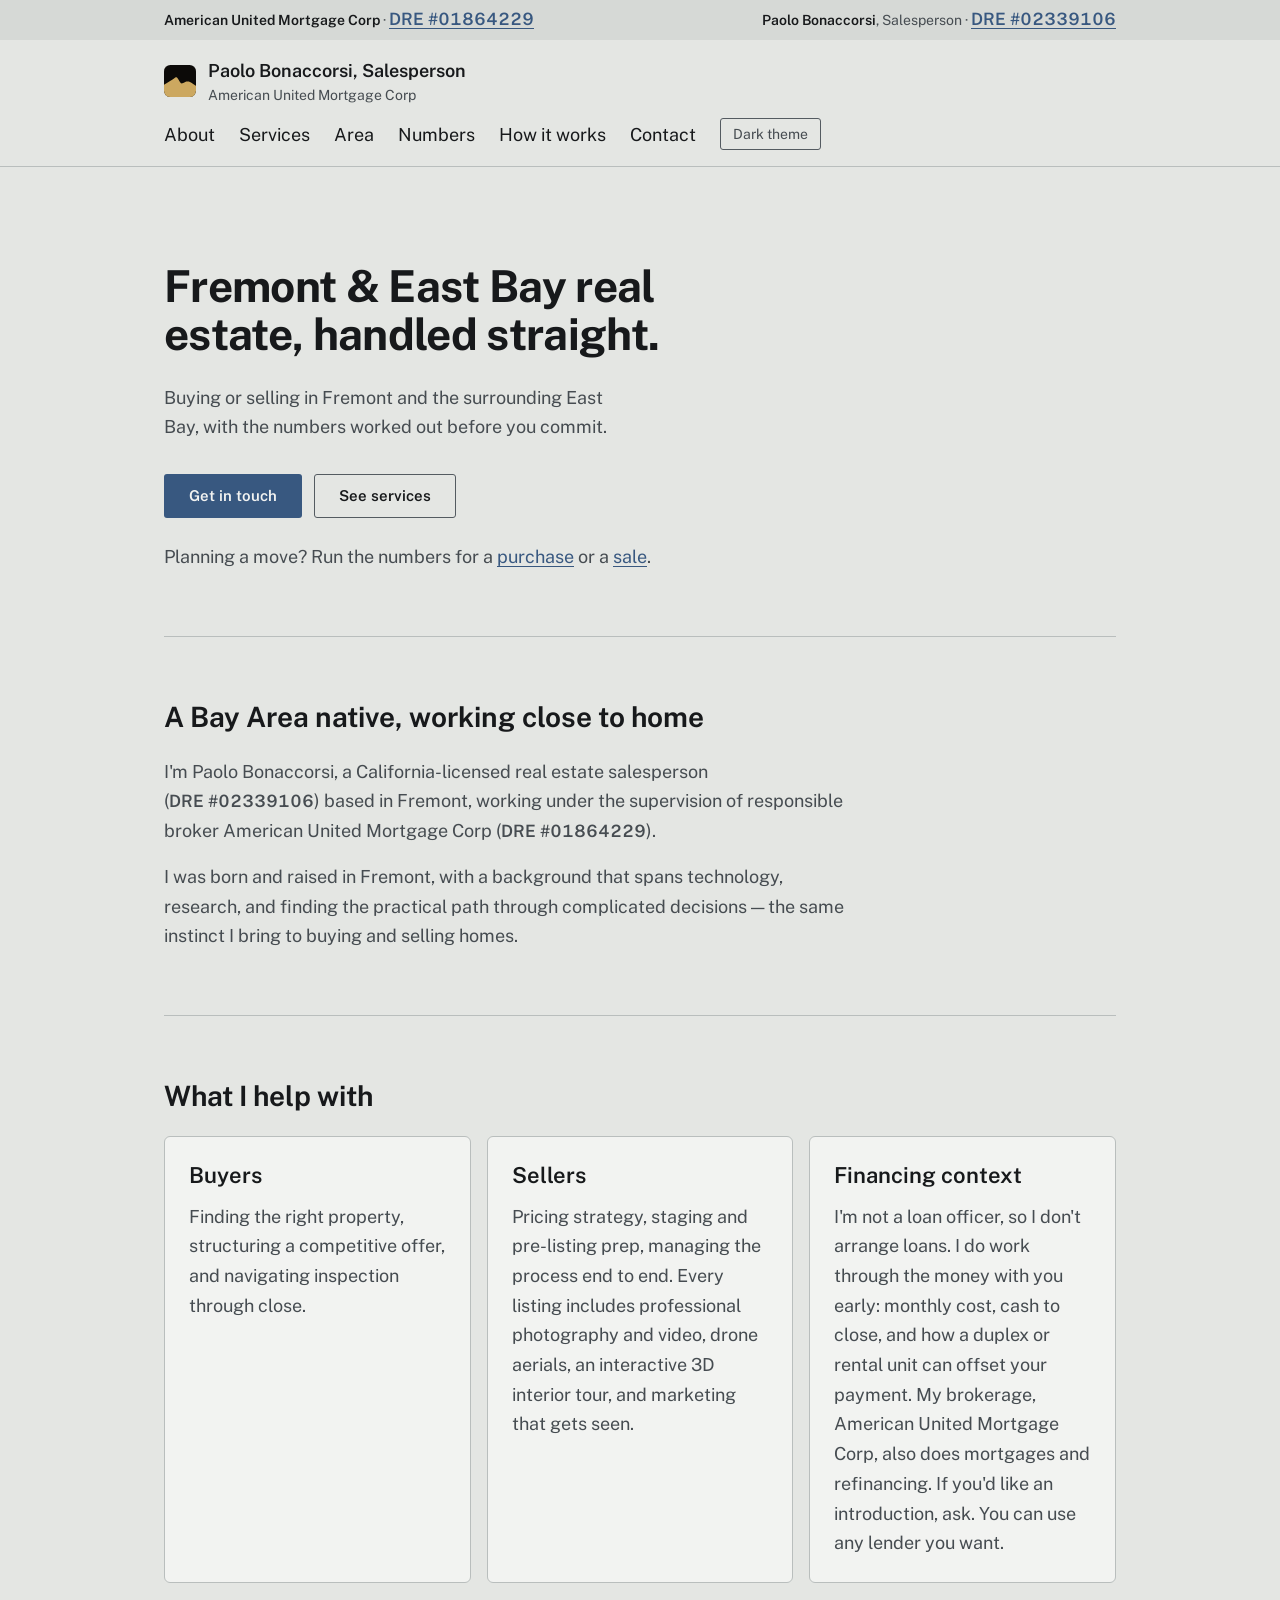
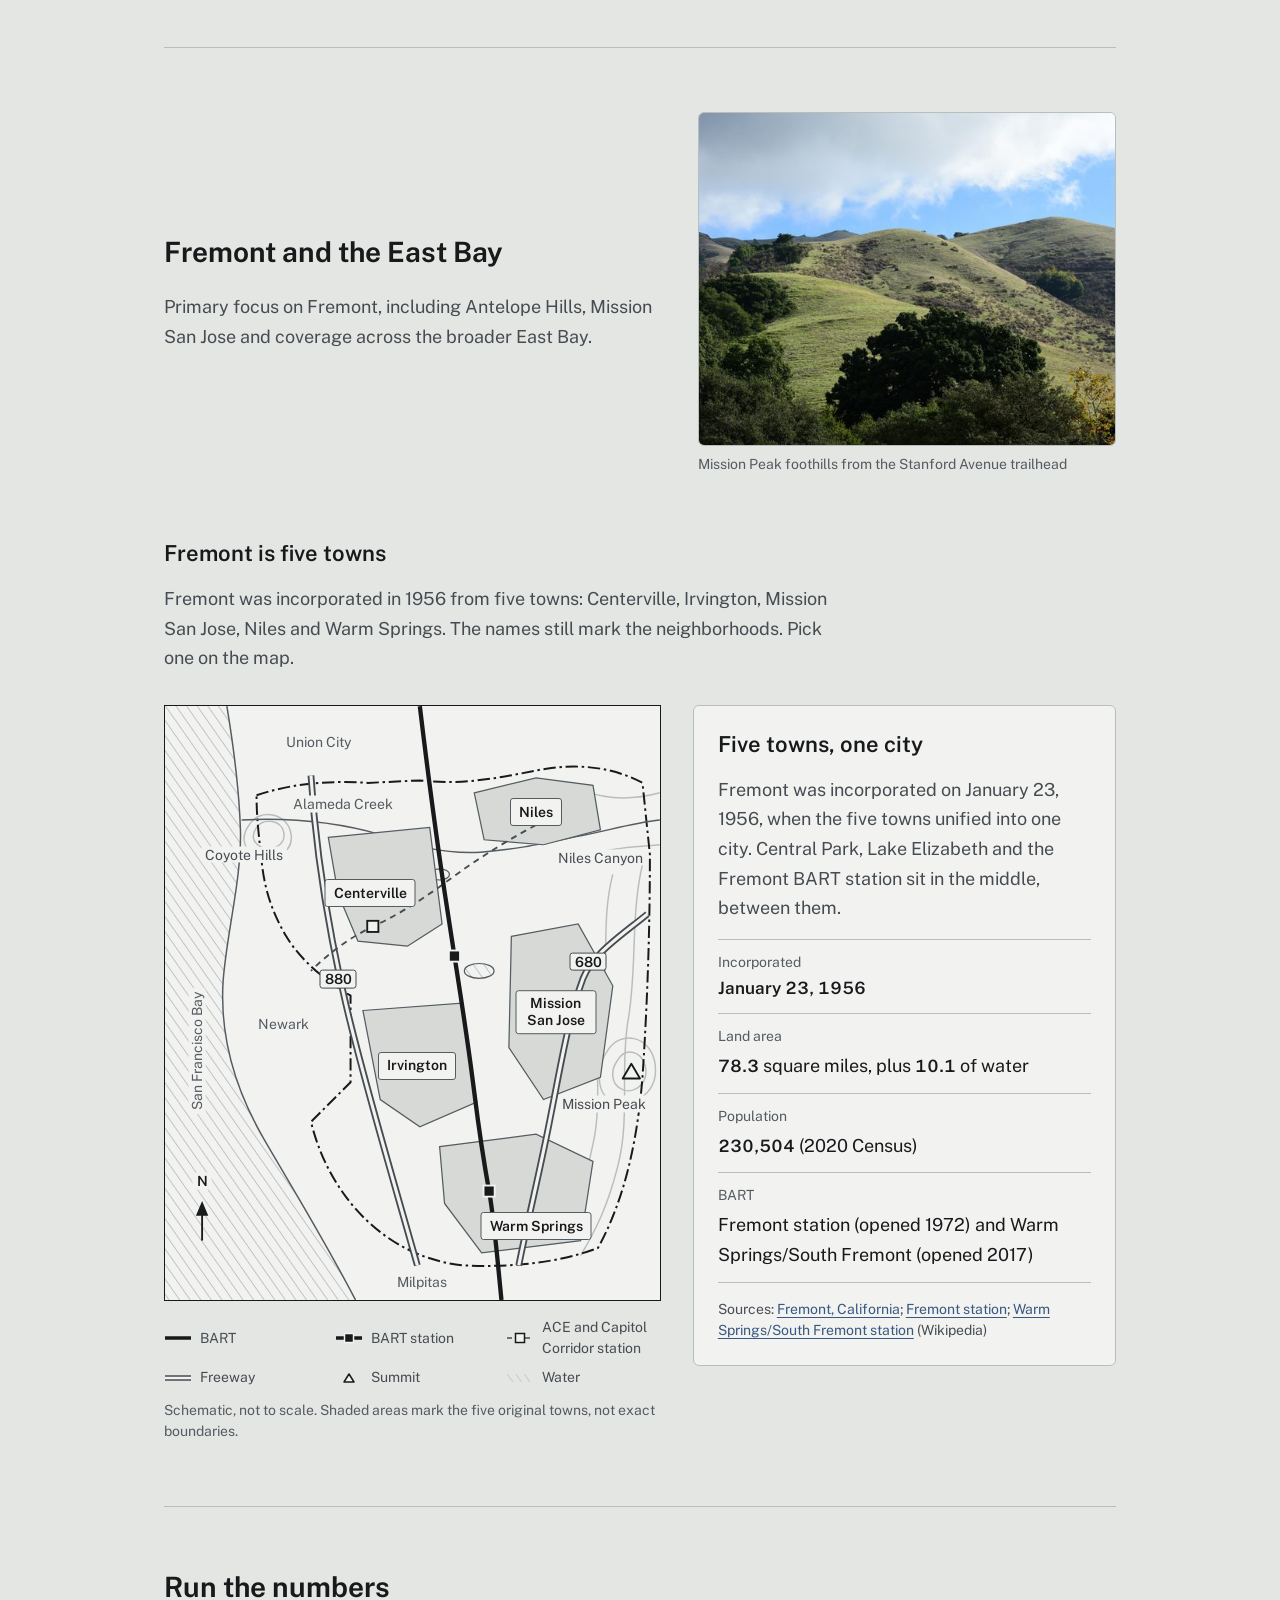
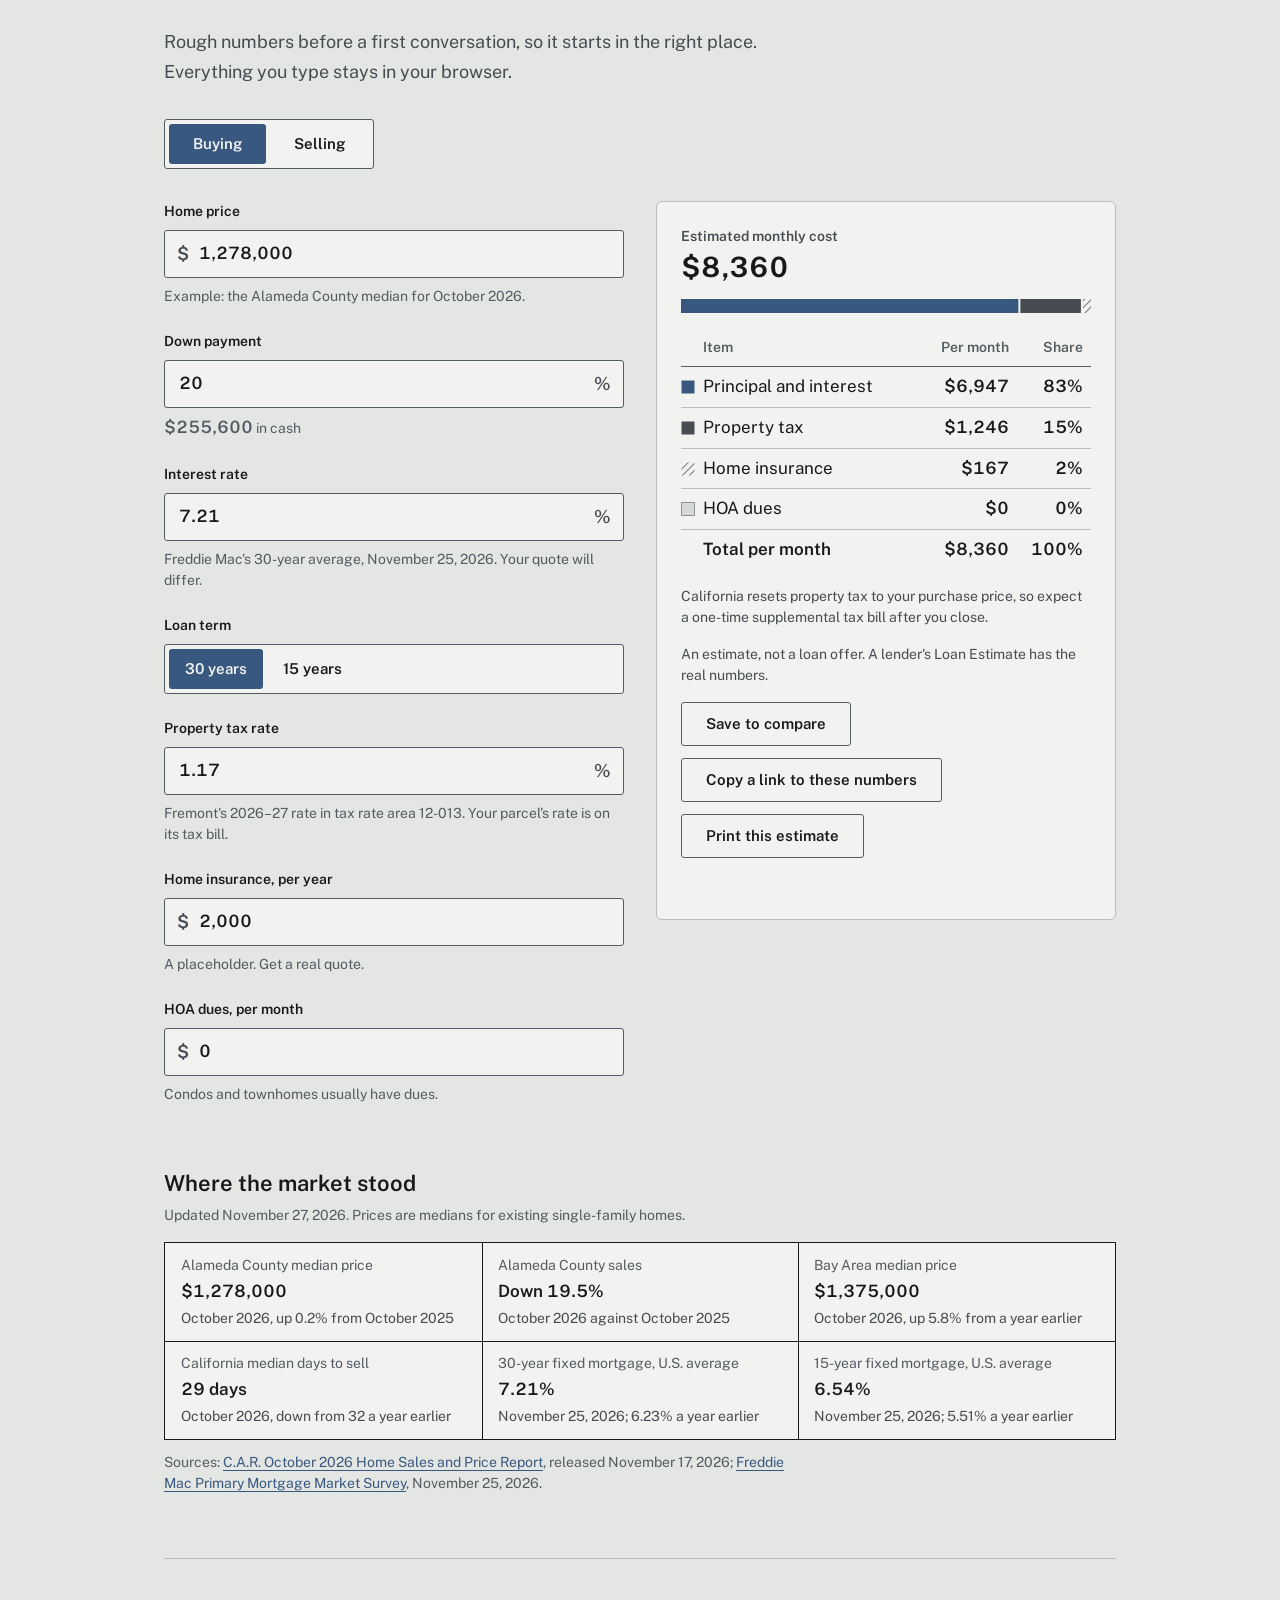
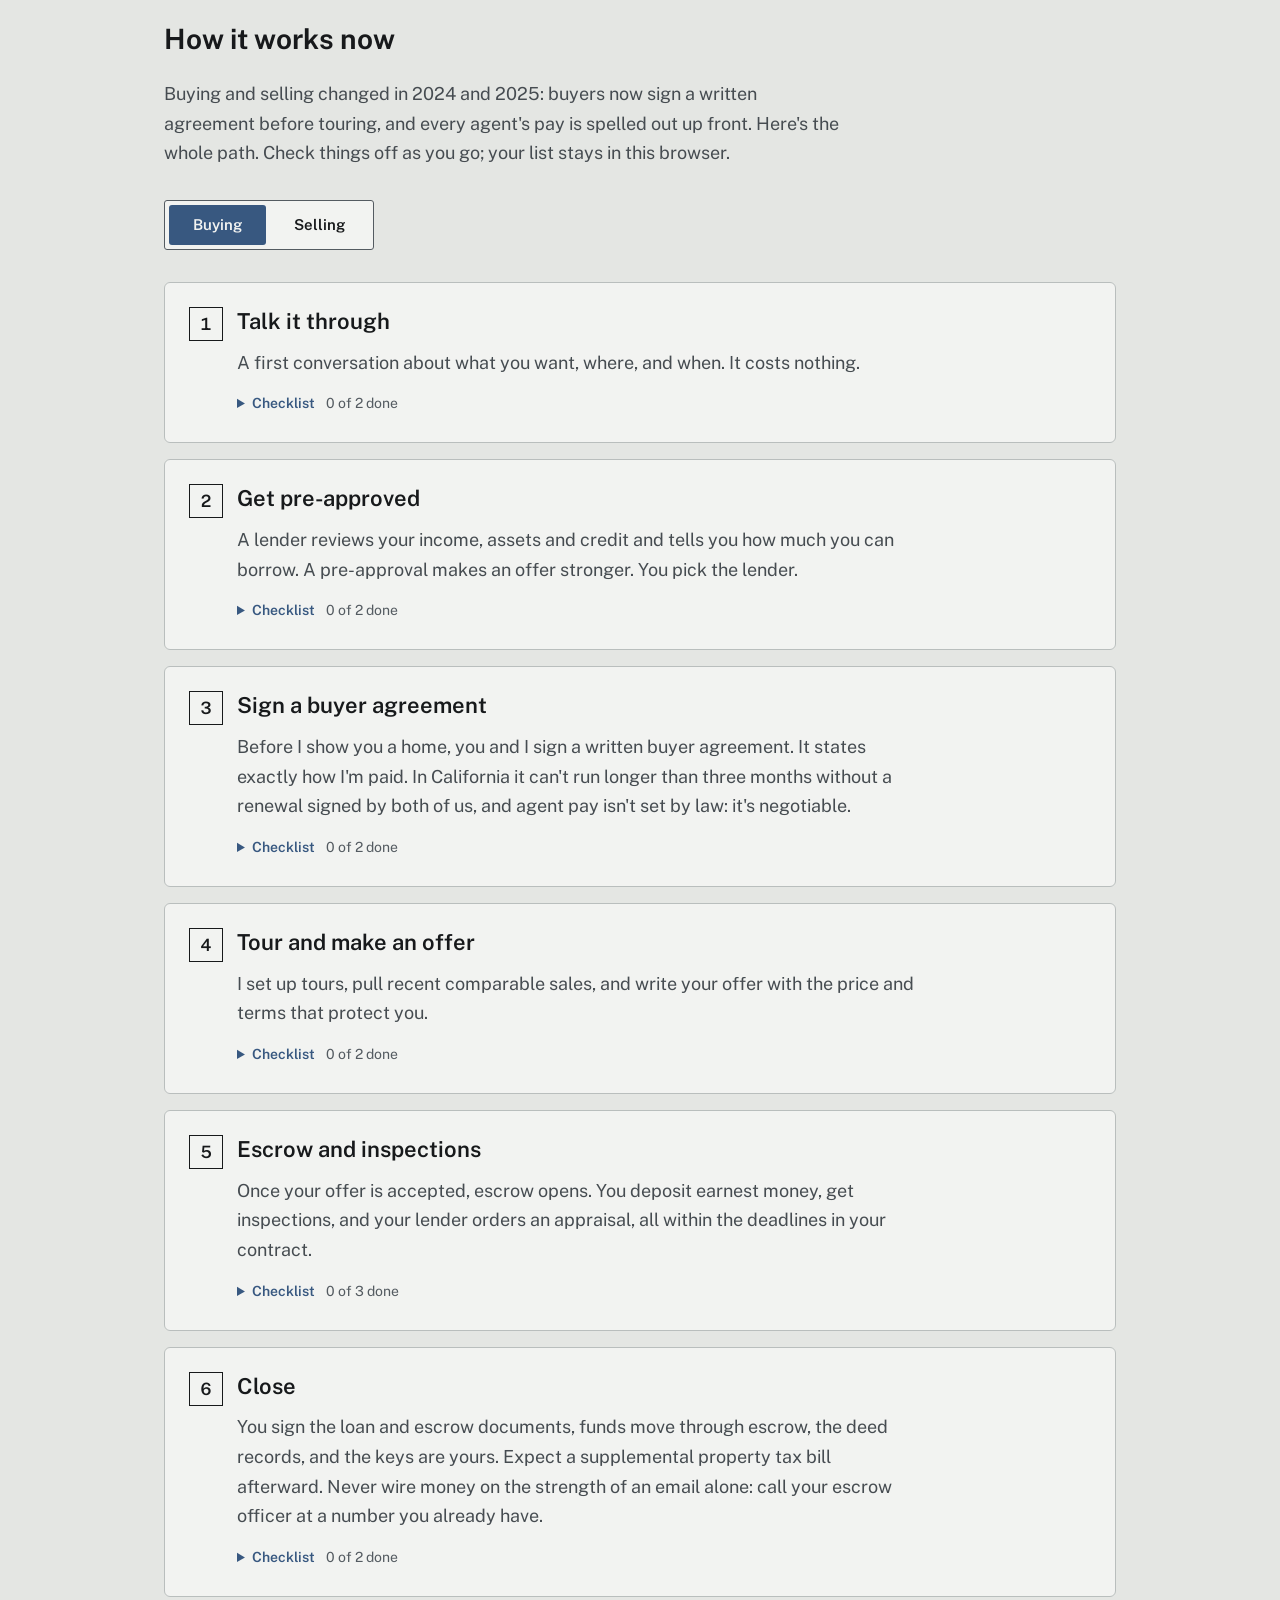
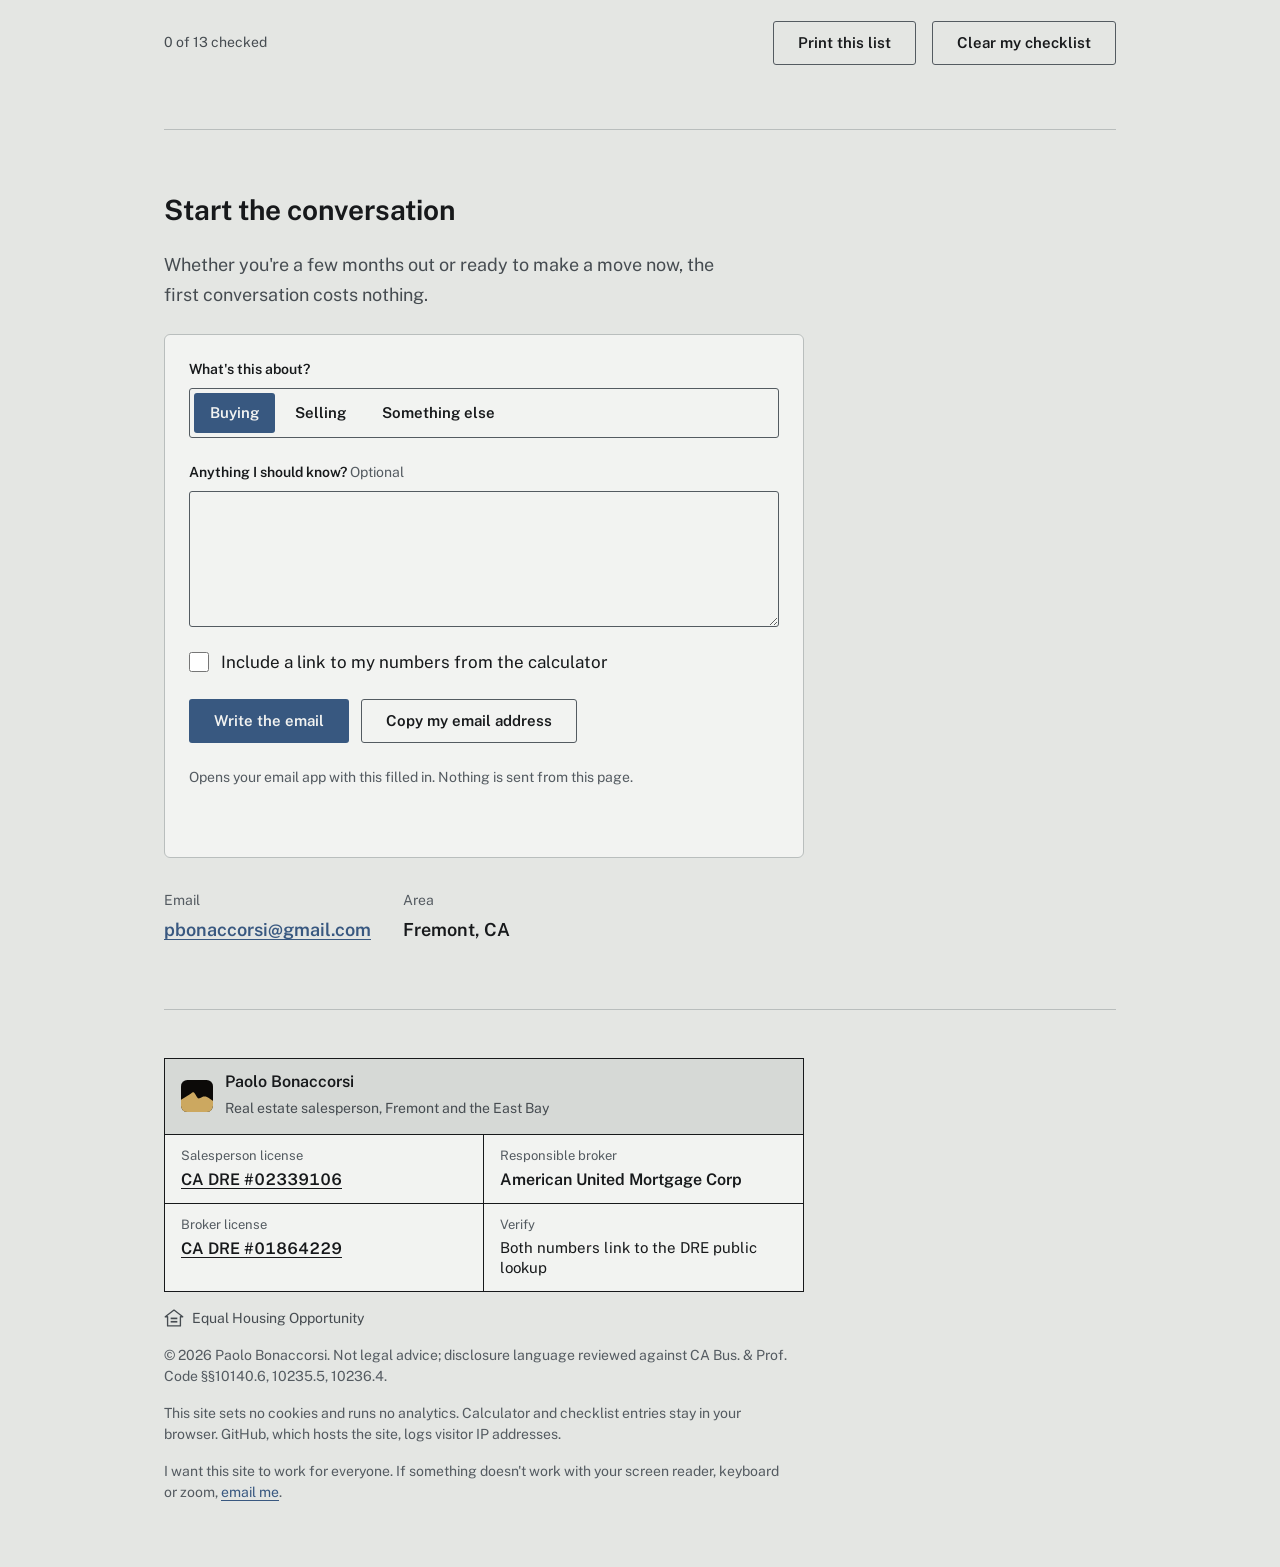
==== v2/index.html @ e4945594 "Add v2 preview: Fremont map, calculators, market snapshot, steps Noindex preview at /v2/; the live h" ====
<!doctype html>
<html lang="en">
<head>
<meta charset="UTF-8">
<meta name="viewport" content="width=device-width, initial-scale=1">
<title>Paolo Bonaccorsi — Real Estate Salesperson, Fremont &amp; East Bay</title>
<meta name="description" content="Paolo Bonaccorsi, California DRE #02339106, helping buyers and sellers in Fremont, Mission San Jose, and the East Bay. Responsible broker American United Mortgage Corp, DRE #01864229.">
<!-- Preview build. Remove this line when promoting v2 to the site root. -->
<meta name="robots" content="noindex">
<link rel="canonical" href="https://somehippie.github.io/paolo-bonaccorsi-re/">
<meta property="og:type" content="website">
<meta property="og:title" content="Paolo Bonaccorsi, real estate salesperson, Fremont and the East Bay">
<meta property="og:description" content="Fremont and East Bay real estate, handled straight. CA DRE #02339106. Responsible broker American United Mortgage Corp, CA DRE #01864229.">
<meta property="og:url" content="https://somehippie.github.io/paolo-bonaccorsi-re/">
<meta property="og:image" content="https://somehippie.github.io/paolo-bonaccorsi-re/v2/og.png">
<meta property="og:image:width" content="1200">
<meta property="og:image:height" content="630">
<meta property="og:image:alt" content="The Mission Peak ridge line in summer-hills gold on a near-black ground">
<meta name="twitter:card" content="summary_large_image">
<meta name="theme-color" content="#e4e6e3" media="(prefers-color-scheme: light)">
<meta name="theme-color" content="#141618" media="(prefers-color-scheme: dark)">
<link rel="icon" href="../favicon.ico?v=2" sizes="any">
<link rel="icon" href="../favicon.svg?v=2" type="image/svg+xml">
<link rel="apple-touch-icon" href="../apple-touch-icon.png?v=2">
<link rel="preconnect" href="https://fonts.googleapis.com">
<link rel="preconnect" href="https://fonts.gstatic.com" crossorigin>
<link href="https://fonts.googleapis.com/css2?family=Public+Sans:wght@400..700&display=swap" rel="stylesheet">
<link rel="stylesheet" href="../design/tokens.css">
<link rel="stylesheet" href="../design/components.css">
<link rel="stylesheet" href="site.css">
<script>
/* Theme: follows the system unless the visitor chose one here. Runs before paint to avoid a flash. */
(function(){try{var t=localStorage.getItem('theme');if(t==='light'||t==='dark'){document.documentElement.setAttribute('data-theme',t);}}catch(e){}document.documentElement.classList.add('js');})();
</script>
<noscript><style>
  [role="tabpanel"][hidden] { display: block !important; }
  .tabs, .calc, .saved, .composer, .checklist-bar button, .theme-toggle { display: none !important; }
</style></noscript>
<script type="application/ld+json">
{
  "@context": "https://schema.org",
  "@type": "RealEstateAgent",
  "name": "Paolo Bonaccorsi",
  "description": "California real estate salesperson serving Fremont and the East Bay.",
  "url": "https://somehippie.github.io/paolo-bonaccorsi-re/",
  "email": "mailto:pbonaccorsi@gmail.com",
  "areaServed": [
    { "@type": "City", "name": "Fremont", "containedInPlace": { "@type": "State", "name": "California" } },
    { "@type": "Place", "name": "East Bay" }
  ],
  "hasCredential": {
    "@type": "EducationalOccupationalCredential",
    "credentialCategory": "license",
    "name": "California real estate salesperson license",
    "identifier": "02339106",
    "url": "https://www2.dre.ca.gov/publicasp/pplinfo.asp?License_id=02339106",
    "recognizedBy": { "@type": "GovernmentOrganization", "name": "California Department of Real Estate" }
  },
  "parentOrganization": {
    "@type": "Organization",
    "name": "American United Mortgage Corp",
    "identifier": "California DRE broker license 01864229"
  }
}
</script>
</head>
<body data-flavor="re" class="re-body">

<a class="skip" href="#main">Skip to content</a>

<svg class="defs" aria-hidden="true" focusable="false" width="0" height="0">
  <defs>
    <pattern id="hatch" patternUnits="userSpaceOnUse" width="5" height="5" patternTransform="rotate(45)">
      <line x1="0" y1="0" x2="0" y2="5" class="hatch-line"/>
    </pattern>
    <pattern id="hatch-water" patternUnits="userSpaceOnUse" width="7" height="7" patternTransform="rotate(-35)">
      <line x1="0" y1="0" x2="0" y2="7" class="water-line"/>
    </pattern>
  </defs>
</svg>

<div class="disclosure-bar re-small">
  <div class="wrap">
    <span><strong>American United Mortgage Corp</strong> &middot; <a class="re-figure" href="https://www2.dre.ca.gov/publicasp/pplinfo.asp?License_id=01864229" target="_blank" rel="noopener noreferrer" aria-label="Verify American United Mortgage Corp&#39;s California DRE license 01864229 on the DRE public lookup, opens in a new tab">DRE #01864229</a></span>
    <span><strong>Paolo Bonaccorsi</strong>, Salesperson &middot; <a class="re-figure" href="https://www2.dre.ca.gov/publicasp/pplinfo.asp?License_id=02339106" target="_blank" rel="noopener noreferrer" aria-label="Verify Paolo Bonaccorsi&#39;s California DRE license 02339106 on the DRE public lookup, opens in a new tab">DRE #02339106</a></span>
  </div>
</div>

<header class="masthead">
  <div class="wrap">
    <div class="lockup">
      <img src="../favicon.svg" alt="" width="32" height="32">
      <div>
        <div class="agent">Paolo Bonaccorsi, Salesperson</div>
        <div class="broker re-small">American United Mortgage Corp</div>
      </div>
    </div>
    <nav class="top" aria-label="Primary">
      <a href="#about">About</a>
      <a href="#services">Services</a>
      <a href="#area">Area</a>
      <a href="#numbers">Numbers</a>
      <a href="#process">How it works</a>
      <a href="#contact">Contact</a>
      <button type="button" class="theme-toggle re-small">Dark theme</button>
    </nav>
  </div>
</header>

<main id="main" class="wrap">

  <section class="hero" aria-labelledby="hero-h">
    <h1 id="hero-h" class="re-display">Fremont &amp; East Bay real estate, handled straight.</h1>
    <p class="lede">Buying or selling in Fremont and the surrounding East Bay, with the numbers worked out before you commit.</p>
    <div class="cta-row">
      <a class="btn btn-primary" href="#contact">Get in touch</a>
      <a class="btn btn-secondary" href="#services">See services</a>
    </div>
    <p class="paths">Planning a move? Run the numbers for a <a href="#numbers" data-mode="buy">purchase</a> or a <a href="#numbers" data-mode="sell">sale</a>.</p>
  </section>

  <section id="about" class="about" aria-labelledby="about-h">
    <h2 id="about-h" class="re-h2">A Bay Area native, working close to home</h2>
    <p>I'm Paolo Bonaccorsi, a California-licensed real estate salesperson (<span class="re-figure">DRE #02339106</span>) based in Fremont, working under the supervision of responsible broker American United Mortgage Corp (<span class="re-figure">DRE #01864229</span>).</p>
    <p>I was born and raised in Fremont, with a background that spans technology, research, and finding the practical path through complicated decisions &mdash; the same instinct I bring to buying and selling homes.</p>
  </section>

  <section id="services" aria-labelledby="services-h">
    <h2 id="services-h" class="re-h2">What I help with</h2>
    <div class="services">
      <div class="service">
        <h3 class="re-h3">Buyers</h3>
        <p>Finding the right property, structuring a competitive offer, and navigating inspection through close.</p>
      </div>
      <div class="service">
        <h3 class="re-h3">Sellers</h3>
        <p>Pricing strategy, staging and pre-listing prep, managing the process end to end. Every listing includes professional photography and video, drone aerials, an interactive 3D interior tour, and marketing that gets seen.</p>
      </div>
      <div class="service">
        <h3 class="re-h3">Financing context</h3>
        <p>I'm not a loan officer, so I don't arrange loans. I do work through the money with you early: monthly cost, cash to close, and how a duplex or rental unit can offset your payment. My brokerage, American United Mortgage Corp, also does mortgages and refinancing. If you'd like an introduction, ask. You can use any lender you want.</p>
      </div>
    </div>
  </section>

  <section id="area" aria-labelledby="area-h">
    <div class="area-layout">
      <div>
        <h2 id="area-h" class="re-h2">Fremont and the East Bay</h2>
        <p>Primary focus on Fremont, including Antelope Hills, Mission San Jose and coverage across the broader East Bay.</p>
      </div>
      <figure class="area-photo">
        <div class="area-map">
          <img src="../hills.jpg" srcset="../hills-640.jpg 640w, ../hills.jpg 1280w" sizes="(max-width: 700px) 100vw, 45vw" width="1280" height="854" loading="lazy" decoding="async" alt="Green, oak-dotted foothills of Mission Peak under a partly cloudy sky">
        </div>
        <figcaption class="re-small">Mission Peak foothills from the Stanford Avenue trailhead</figcaption>
      </figure>
    </div>

    <div class="towns">
      <h3 class="re-h3">Fremont is five towns</h3>
      <p class="towns-lede">Fremont was incorporated in 1956 from five towns: Centerville, Irvington, Mission San Jose, Niles and Warm Springs. The names still mark the neighborhoods. Pick one on the map.</p>

      <div class="towns-layout">
        <div class="plat-wrap">
          <div class="plat" role="group" aria-label="Schematic map of Fremont and its five original towns">
            <svg viewBox="0 0 400 480" aria-hidden="true" focusable="false">
              <!-- San Francisco Bay, west -->
              <path class="water" d="M0 0 L50 0 C56 36 60 70 61 100 C62 140 50 182 47 222 C44 268 58 312 80 350 C102 388 128 430 154 480 L0 480 Z"/>
              <path class="shore" d="M50 0 C56 36 60 70 61 100 C62 140 50 182 47 222 C44 268 58 312 80 350 C102 388 128 430 154 480"/>

              <!-- Hills: contour lines along the east side, Coyote Hills to the northwest -->
              <g class="contours">
                <path d="M386 128 C376 170 382 214 374 256 C368 296 376 334 366 372 C358 404 348 424 336 444"/>
                <path d="M362 136 C352 174 360 212 352 248 C346 282 354 318 346 354 C340 384 330 408 318 432"/>
                <path d="M366 286 C372 276 384 278 388 290 C392 304 380 314 370 310 C360 306 360 294 366 286 Z"/>
                <path d="M358 278 C368 262 392 266 396 288 C400 312 380 324 364 320 C348 316 348 292 358 278 Z"/>
                <path d="M74 98 C80 90 94 92 96 102 C98 112 86 118 78 114 C70 110 70 104 74 98 Z"/>
                <path d="M68 96 C76 82 100 86 102 104 C104 120 84 126 72 120 C62 114 62 104 68 96 Z"/>
                <path d="M338 68 C358 76 378 76 400 70"/>
                <path d="M338 122 C360 114 380 114 400 112"/>
              </g>

              <!-- City limits of Fremont (schematic) -->
              <path class="limits" d="M74 72 C104 62 134 60 164 62 L206 60 C240 64 270 58 300 52 C330 46 360 48 386 62 L392 120 C392 180 390 240 386 300 C382 350 372 398 350 438 C318 450 280 454 240 452 C206 448 176 432 152 404 C134 382 124 360 118 336 L150 304 L150 234 C130 222 110 206 98 186 C86 166 80 146 78 124 C76 106 74 90 74 72 Z"/>

              <!-- Water features inside the city -->
              <path class="creek" d="M400 92 C380 94 360 100 340 104 C310 110 285 116 255 118 C225 120 200 112 175 104 C140 94 100 90 62 92"/>
              <ellipse class="lake" cx="203" cy="129" rx="10" ry="5"/>
              <ellipse class="lake" cx="222" cy="136" rx="8" ry="4.5"/>
              <ellipse class="lake" cx="254" cy="214" rx="12" ry="6"/>

              <!-- Town parcels (schematic areas, not boundaries) -->
              <g class="parcels">
                <path class="parcel" data-town="niles" d="M250 70 L300 58 L346 64 L352 100 L306 112 L258 108 Z"/>
                <path class="parcel" data-town="centerville" d="M132 106 L214 98 L224 176 L196 194 L156 190 L140 152 Z"/>
                <path class="parcel" data-town="irvington" d="M160 246 L240 240 L252 320 L206 340 L174 318 Z"/>
                <path class="parcel" data-town="mission-san-jose" d="M280 186 L334 176 L362 226 L352 300 L306 318 L278 276 Z"/>
                <path class="parcel" data-town="warm-springs" d="M222 356 L300 346 L346 368 L336 432 L256 442 L226 402 Z"/>
              </g>
              <!-- Freeways (cased double line) -->
              <g class="freeway">
                <path class="casing" d="M118 56 C122 120 132 180 146 240 C160 300 178 360 204 452"/>
                <path class="core" d="M118 56 C122 120 132 180 146 240 C160 300 178 360 204 452"/>
                <path class="casing" d="M390 168 C368 186 346 200 338 220 C326 252 320 290 312 330 C304 372 294 412 286 452"/>
                <path class="core" d="M390 168 C368 186 346 200 338 220 C326 252 320 290 312 330 C304 372 294 412 286 452"/>
              </g>

              <!-- ACE and Capitol Corridor rail line, dashed -->
              <path class="rail" d="M300 96 C270 112 246 128 222 146 C202 160 186 170 168 178 C148 188 132 200 118 214"/>


              <!-- BART -->
              <path class="bart" d="M206 0 C212 50 220 110 226 150 C230 176 232 190 234 202 C240 240 246 280 250 312 C254 344 258 370 262 392 C266 414 268 440 272 480"/>
              <rect class="station" x="229.5" y="197.5" width="9" height="9"/>
              <rect class="station" x="257.5" y="387.5" width="9" height="9"/>
              <rect class="station-rail" x="163.5" y="173.5" width="9" height="9"/>

              <g class="parcel-edges">
                <path class="parcel-edge" data-town="niles" pathLength="1" d="M250 70 L300 58 L346 64 L352 100 L306 112 L258 108 Z"/>
                <path class="parcel-edge" data-town="centerville" pathLength="1" d="M132 106 L214 98 L224 176 L196 194 L156 190 L140 152 Z"/>
                <path class="parcel-edge" data-town="irvington" pathLength="1" d="M160 246 L240 240 L252 320 L206 340 L174 318 Z"/>
                <path class="parcel-edge" data-town="mission-san-jose" pathLength="1" d="M280 186 L334 176 L362 226 L352 300 L306 318 L278 276 Z"/>
                <path class="parcel-edge" data-town="warm-springs" pathLength="1" d="M222 356 L300 346 L346 368 L336 432 L256 442 L226 402 Z"/>
              </g>

              <!-- Mission Peak summit -->
              <path class="summit" d="M377 289 L384 301 L370 301 Z"/>

              <!-- North arrow -->
              <g class="north">
                <line x1="30" y1="432" x2="30" y2="410"/>
                <path d="M30 400 L35 412 L25 412 Z"/>
              </g>
            </svg>

            <button type="button" class="plat-label" aria-controls="town-cards" data-town="niles" aria-pressed="false" style="--x:75%;--y:17.9%">Niles</button>
            <button type="button" class="plat-label" aria-controls="town-cards" data-town="centerville" aria-pressed="false" style="--x:41.5%;--y:31.5%">Centerville</button>
            <button type="button" class="plat-label two-line" aria-controls="town-cards" data-town="mission-san-jose" aria-pressed="false" style="--x:79%;--y:51.5%">Mission San Jose</button>
            <button type="button" class="plat-label" aria-controls="town-cards" data-town="irvington" aria-pressed="false" style="--x:51%;--y:60.5%">Irvington</button>
            <button type="button" class="plat-label" aria-controls="town-cards" data-town="warm-springs" aria-pressed="false" style="--x:75%;--y:87.5%">Warm Springs</button>

            <span class="plat-note water-label rotated" style="--x:6.5%;--y:58%">San Francisco Bay</span>
            <span class="plat-note adjoiner" style="--x:31%;--y:6%">Union City</span>
            <span class="plat-note adjoiner" style="--x:24%;--y:53.5%">Newark</span>
            <span class="plat-note adjoiner" style="--x:52%;--y:97%">Milpitas</span>
            <span class="plat-note" style="--x:16%;--y:25%">Coyote Hills</span>
            <span class="plat-note water-label" style="--x:36%;--y:16.5%">Alameda Creek</span>
            <span class="plat-note anchor-right" style="--x:97.5%;--y:25.5%">Niles Canyon</span>
            <span class="plat-note anchor-right" style="--x:98%;--y:67%">Mission Peak</span>
            <span class="plat-note shield" style="--x:35%;--y:46%">880</span>
            <span class="plat-note shield" style="--x:85.5%;--y:43%">680</span>
            <span class="plat-note north-label" style="--x:7.5%;--y:80%">N</span>
          </div>

          <dl class="plat-key re-small" aria-label="Map key">
            <div><dt><svg viewBox="0 0 28 10" aria-hidden="true"><path class="bart" d="M1 5 H27"/></svg></dt><dd>BART</dd></div>
            <div><dt><svg viewBox="0 0 28 10" aria-hidden="true"><path class="bart" d="M1 5 H27"/><rect class="station" x="9.5" y="0.5" width="9" height="9"/></svg></dt><dd>BART station</dd></div>
            <div><dt><svg viewBox="0 0 28 10" aria-hidden="true"><path class="rail" d="M1 5 H27"/><rect class="station-rail" x="9.5" y="0.5" width="9" height="9"/></svg></dt><dd>ACE and Capitol Corridor station</dd></div>
            <div><dt><svg viewBox="0 0 28 10" aria-hidden="true"><g class="freeway"><path class="casing" d="M1 5 H27"/><path class="core" d="M1 5 H27"/></g></svg></dt><dd>Freeway</dd></div>
            <div><dt><svg viewBox="0 0 28 10" aria-hidden="true"><path class="summit" d="M14 1 L19 9 L9 9 Z"/></svg></dt><dd>Summit</dd></div>
            <div><dt><svg viewBox="0 0 28 10" aria-hidden="true"><rect class="water" x="1" y="1" width="26" height="8"/></svg></dt><dd>Water</dd></div>
          </dl>
          <p class="re-small plat-caption">Schematic, not to scale. Shaded areas mark the five original towns, not exact boundaries.</p>
        </div>

        <div class="town-cards" id="town-cards">
          <article class="town-card is-current" data-town="overview" aria-labelledby="t-overview">
            <h4 id="t-overview" class="re-h3">Five towns, one city</h4>
            <p>Fremont was incorporated on January 23, 1956, when the five towns unified into one city. Central Park, Lake Elizabeth and the Fremont BART station sit in the middle, between them.</p>
            <dl class="facts">
              <div><dt>Incorporated</dt><dd class="re-figure">January 23, 1956</dd></div>
              <div><dt>Land area</dt><dd><span class="re-figure">78.3</span> square miles, plus <span class="re-figure">10.1</span> of water</dd></div>
              <div><dt>Population</dt><dd><span class="re-figure">230,504</span> (2020 Census)</dd></div>
              <div><dt>BART</dt><dd>Fremont station (opened 1972) and Warm Springs/South Fremont (opened 2017)</dd></div>
            </dl>
            <p class="sources">Sources: <a href="https://en.wikipedia.org/wiki/Fremont,_California">Fremont, California</a>; <a href="https://en.wikipedia.org/wiki/Fremont_station_(BART)">Fremont station</a>; <a href="https://en.wikipedia.org/wiki/Warm_Springs/South_Fremont_station">Warm Springs/South Fremont station</a> (Wikipedia)</p>
          </article>

          <article class="town-card" data-town="niles" id="town-niles" aria-labelledby="t-niles">
            <h4 id="t-niles" class="re-h3">Niles</h4>
            <p>At the mouth of Niles Canyon, where Alameda Creek comes out of the hills.</p>
            <dl class="facts">
              <div><dt>Name</dt><dd>From the Central Pacific Railroad's Niles junction, opened in 1870 and named for railroad attorney Addison Niles</dd></div>
              <div><dt>Film history</dt><dd>Essanay Studios made films here from 1912 to 1916, including Charlie Chaplin's <cite>The Tramp</cite> (1915)</dd></div>
              <div><dt>Today</dt><dd>The Niles Essanay Silent Film Museum screens silent films, and the Niles Canyon Railway runs excursion trains up the canyon</dd></div>
            </dl>
            <p class="sources">Sources: <a href="https://en.wikipedia.org/wiki/Fremont,_California">Fremont, California</a> and <a href="https://en.wikipedia.org/wiki/Essanay_Studios">Essanay Studios</a> (Wikipedia); <a href="https://museumoflocalhistory.org/exhibits/exhibit-movies-in-niles/">Movies in Niles</a> (Museum of Local History)</p>
          </article>

          <article class="town-card" data-town="centerville" id="town-centerville" aria-labelledby="t-centerville">
            <h4 id="t-centerville" class="re-h3">Centerville</h4>
            <p>North-central Fremont, between I-880 and the BART line.</p>
            <dl class="facts">
              <div><dt>Name</dt><dd>The post office spelled it "Centreville" until 1893</dd></div>
              <div><dt>Rail</dt><dd>Fremont&ndash;Centerville station serves ACE trains and Amtrak's Capitol Corridor</dd></div>
              <div><dt>Landmarks</dt><dd>Quarry Lakes Regional Recreation Area, and Centerville Pioneer Cemetery, where many of the area's pioneers are buried</dd></div>
            </dl>
            <p class="sources">Source: <a href="https://en.wikipedia.org/wiki/Fremont,_California">Fremont, California</a> (Wikipedia)</p>
          </article>

          <article class="town-card" data-town="irvington" id="town-irvington" aria-labelledby="t-irvington">
            <h4 id="t-irvington" class="re-h3">Irvington</h4>
            <p>South-central Fremont, from Mowry Avenue south to Auto Mall Parkway.</p>
            <dl class="facts">
              <div><dt>Name</dt><dd>Named Irving in 1884, after a circuit judge; the name later became Irvington</dd></div>
              <div><dt>Landmark</dt><dd>Five Corners, the intersection of Fremont and Washington Boulevards, is marked at Irvington Plaza park</dd></div>
            </dl>
            <p class="sources">Source: <a href="https://en.wikipedia.org/wiki/Fremont,_California">Fremont, California</a> (Wikipedia)</p>
          </article>

          <article class="town-card" data-town="mission-san-jose" id="town-mission-san-jose" aria-labelledby="t-msj">
            <h4 id="t-msj" class="re-h3">Mission San Jose</h4>
            <p>At the base of the eastern hills, below Mission Peak.</p>
            <dl class="facts">
              <div><dt>History</dt><dd>Mission San Jos&eacute;, founded in 1797, was the fourteenth Spanish mission in California</dd></div>
              <div><dt>Landmark</dt><dd>The mission church standing today is a reconstruction, dedicated in 1985</dd></div>
              <div><dt>Hills</dt><dd>Mission Peak rises directly to the east</dd></div>
            </dl>
            <p class="sources">Sources: <a href="https://en.wikipedia.org/wiki/Mission_San_Jos%C3%A9_(California)">Mission San Jos&eacute; (California)</a> and <a href="https://en.wikipedia.org/wiki/Fremont,_California">Fremont, California</a> (Wikipedia)</p>
          </article>

          <article class="town-card" data-town="warm-springs" id="town-warm-springs" aria-labelledby="t-ws">
            <h4 id="t-ws" class="re-h3">Warm Springs</h4>
            <p>The southern end of Fremont, where it meets Milpitas.</p>
            <dl class="facts">
              <div><dt>Name</dt><dd>From the warm springs on Rancho Agua Caliente; the Harrisburgh post office was renamed Warm Springs in 1885</dd></div>
              <div><dt>BART</dt><dd>Warm Springs/South Fremont station opened on March 25, 2017</dd></div>
              <div><dt>Roads</dt><dd>State Route 262 links I-880 and I-680 here</dd></div>
            </dl>
            <p class="sources">Sources: <a href="https://en.wikipedia.org/wiki/Fremont,_California">Fremont, California</a> and <a href="https://en.wikipedia.org/wiki/Warm_Springs/South_Fremont_station">Warm Springs/South Fremont station</a> (Wikipedia)</p>
          </article>
        </div>
      </div>
    </div>
  </section>

  <section id="numbers" aria-labelledby="numbers-h">
    <h2 id="numbers-h" class="re-h2">Run the numbers</h2>
    <p class="section-lede">Rough numbers before a first conversation, so it starts in the right place. Everything you type stays in your browser.</p>

    <div class="tabs" role="tablist" aria-label="Calculator" data-group="mode">
      <button type="button" role="tab" id="tab-buy" aria-controls="panel-buy" aria-selected="true" data-mode="buy">Buying</button>
      <button type="button" role="tab" id="tab-sell" aria-controls="panel-sell" aria-selected="false" tabindex="-1" data-mode="sell">Selling</button>
    </div>

    <noscript><p class="note">The calculators need JavaScript. Everything else on this page works without it.</p></noscript>

    <div role="tabpanel" id="panel-buy" aria-labelledby="tab-buy" class="panel">
      <form class="calc" id="calc-buy" novalidate>
        <div class="calc-inputs">
          <div class="field">
            <label for="b-price">Home price</label>
            <div class="affix"><span class="pre" aria-hidden="true">$</span><input id="b-price" name="price" class="re-figure" inputmode="numeric" autocomplete="off" value="1,278,000" aria-describedby="b-price-help" data-kind="money"></div>
            <p class="help" id="b-price-help">Example: the Alameda County median for October 2026.</p>
          </div>
          <div class="field">
            <label for="b-down">Down payment</label>
            <div class="affix"><input id="b-down" name="down" class="re-figure" inputmode="decimal" autocomplete="off" value="20" aria-describedby="b-down-help" data-kind="pct"><span class="post" aria-hidden="true">%</span></div>
            <p class="help" id="b-down-help"><span class="re-figure" data-out="down-cash">$255,600</span> in cash</p>
          </div>
          <div class="field">
            <label for="b-rate">Interest rate</label>
            <div class="affix"><input id="b-rate" name="rate" class="re-figure" inputmode="decimal" autocomplete="off" value="7.21" aria-describedby="b-rate-help" data-kind="pct"><span class="post" aria-hidden="true">%</span></div>
            <p class="help" id="b-rate-help">Freddie Mac's <span data-out="rate-term">30-year</span> average, November 25, 2026. Your quote will differ.</p>
          </div>
          <fieldset class="field seg">
            <legend>Loan term</legend>
            <div class="seg-options">
              <label><input type="radio" name="years" value="30" checked><span>30 years</span></label>
              <label><input type="radio" name="years" value="15"><span>15 years</span></label>
            </div>
          </fieldset>
          <div class="field">
            <label for="b-tax">Property tax rate</label>
            <div class="affix"><input id="b-tax" name="tax" class="re-figure" inputmode="decimal" autocomplete="off" value="1.17" aria-describedby="b-tax-help" data-kind="pct"><span class="post" aria-hidden="true">%</span></div>
            <p class="help" id="b-tax-help">Fremont's 2026&ndash;27 rate in tax rate area 12-013. Your parcel's rate is on its tax bill.</p>
          </div>
          <div class="field">
            <label for="b-ins">Home insurance, per year</label>
            <div class="affix"><span class="pre" aria-hidden="true">$</span><input id="b-ins" name="ins" class="re-figure" inputmode="numeric" autocomplete="off" value="2,000" aria-describedby="b-ins-help" data-kind="money"></div>
            <p class="help" id="b-ins-help">A placeholder. Get a real quote.</p>
          </div>
          <div class="field">
            <label for="b-hoa">HOA dues, per month</label>
            <div class="affix"><span class="pre" aria-hidden="true">$</span><input id="b-hoa" name="hoa" class="re-figure" inputmode="numeric" autocomplete="off" value="0" aria-describedby="b-hoa-help" data-kind="money"></div>
            <p class="help" id="b-hoa-help">Condos and townhomes usually have dues.</p>
          </div>
          <p class="mini-total">Monthly cost <strong class="re-figure" data-out="mini">$8,360</strong> <a href="#b-out">See the breakdown</a></p>
        </div>

        <div class="calc-out" id="b-out">
          <p class="out-label">Estimated monthly cost</p>
          <p class="out-total re-h2" data-out="total">$8,360</p>
          <svg class="bar" data-bar="buy" viewBox="0 0 100 14" preserveAspectRatio="none" role="img" aria-label="Monthly cost breakdown"></svg>
          <table class="ledger">
            <caption class="sr-only">Monthly cost breakdown</caption>
            <thead><tr><th scope="col"><span class="sr-only">Key</span></th><th scope="col">Item</th><th scope="col" class="num">Per month</th><th scope="col" class="num">Share</th></tr></thead>
            <tbody data-ledger="buy"></tbody>
          </table>
          <p class="note" data-out="pmi" hidden>With less than 20% down, most lenders add mortgage insurance on top of this. Ask for a quote.</p>
          <p class="note">California resets property tax to your purchase price, so expect a one-time supplemental tax bill after you close.</p>
          <p class="note">An estimate, not a loan offer. A lender's Loan Estimate has the real numbers.</p>
          <div class="actions">
            <button type="button" class="btn btn-secondary" data-action="save">Save to compare</button>
            <button type="button" class="btn btn-secondary" data-action="link">Copy a link to these numbers</button>
            <button type="button" class="btn btn-secondary" data-action="print">Print this estimate</button>
          </div>
          <p class="status re-small" role="status" data-status></p>
        </div>
      </form>

      <div class="saved" id="saved" hidden>
        <h3 class="re-h3">Saved on this device</h3>
        <div class="table-scroll">
          <table class="ledger compare">
            <thead><tr><th scope="col" class="num">Price</th><th scope="col" class="num">Down</th><th scope="col" class="num">Rate</th><th scope="col">Term</th><th scope="col" class="num">Monthly</th><th scope="col"><span class="sr-only">Remove</span></th></tr></thead>
            <tbody data-saved></tbody>
          </table>
        </div>
      </div>
    </div>

    <div role="tabpanel" id="panel-sell" aria-labelledby="tab-sell" class="panel" hidden>
      <form class="calc" id="calc-sell" novalidate>
        <div class="calc-inputs">
          <div class="field">
            <label for="s-price">Sale price</label>
            <div class="affix"><span class="pre" aria-hidden="true">$</span><input id="s-price" name="price" class="re-figure" inputmode="numeric" autocomplete="off" value="1,278,000" aria-describedby="s-price-help" data-kind="money"></div>
            <p class="help" id="s-price-help">Example: the Alameda County median for October 2026.</p>
          </div>
          <div class="field">
            <label for="s-payoff">Loan payoff</label>
            <div class="affix"><span class="pre" aria-hidden="true">$</span><input id="s-payoff" name="payoff" class="re-figure" inputmode="numeric" autocomplete="off" value="600,000" aria-describedby="s-payoff-help" data-kind="money"></div>
            <p class="help" id="s-payoff-help">An example. Your lender can give you the exact payoff amount.</p>
          </div>
          <div class="field">
            <label for="s-comm">Agent compensation, total</label>
            <div class="affix"><input id="s-comm" name="comm" class="re-figure" inputmode="decimal" autocomplete="off" value="" placeholder="Your rate" aria-describedby="s-comm-help" data-kind="pct"><span class="post" aria-hidden="true">%</span></div>
            <p class="help" id="s-comm-help">Agent pay isn't set by law. It's negotiated and written into your listing agreement.</p>
          </div>
          <div class="field">
            <label for="s-escrow">Escrow, title and other costs</label>
            <div class="affix"><input id="s-escrow" name="escrow" class="re-figure" inputmode="decimal" autocomplete="off" value="1" aria-describedby="s-escrow-help" data-kind="pct"><span class="post" aria-hidden="true">%</span></div>
            <p class="help" id="s-escrow-help">A placeholder. Your escrow officer will give you real figures.</p>
          </div>
          <div class="field">
            <label for="s-credits">Credits and repairs for the buyer</label>
            <div class="affix"><span class="pre" aria-hidden="true">$</span><input id="s-credits" name="credits" class="re-figure" inputmode="numeric" autocomplete="off" value="0" data-kind="money"></div>
          </div>
          <p class="mini-total">Proceeds <strong class="re-figure" data-out="mini">$663,814</strong> <a href="#s-out">See the breakdown</a></p>
        </div>

        <div class="calc-out" id="s-out">
          <p class="out-label">Estimated proceeds</p>
          <p class="out-total re-h2" data-out="total">$663,814</p>
          <svg class="bar" data-bar="sell" viewBox="0 0 100 14" preserveAspectRatio="none" role="img" aria-label="Where the sale price goes"></svg>
          <table class="ledger">
            <caption class="sr-only">Where the sale price goes</caption>
            <thead><tr><th scope="col"><span class="sr-only">Key</span></th><th scope="col">Item</th><th scope="col" class="num">Amount</th><th scope="col" class="num">Share</th></tr></thead>
            <tbody data-ledger="sell"></tbody>
          </table>
          <p class="note">Fremont's documentary transfer tax is <span class="re-figure">$1.10</span> per <span class="re-figure">$1,000</span> of the price.</p>
          <p class="note">If this is your main home and you meet the ownership and use rules, you may be able to exclude up to <span class="re-figure">$250,000</span> of gain from federal income tax (<span class="re-figure">$500,000</span> if married filing jointly). Ask a tax professional.</p>
          <p class="note">An estimate. Your escrow officer's closing statement has the real numbers, including whether California withholding applies.</p>
          <div class="actions">
            <button type="button" class="btn btn-secondary" data-action="link">Copy a link to these numbers</button>
            <button type="button" class="btn btn-secondary" data-action="print">Print this estimate</button>
          </div>
          <p class="status re-small" role="status" data-status></p>
        </div>
      </form>
    </div>

    <div class="snapshot" aria-labelledby="snap-h">
      <h3 id="snap-h" class="re-h3">Where the market stood</h3>
      <p class="re-small snapshot-meta">Updated November 27, 2026. Prices are medians for existing single-family homes.</p>
      <dl class="records">
        <div><dt>Alameda County median price</dt><dd class="v re-figure">$1,278,000</dd><dd class="d">October 2026, up 0.2% from October 2025</dd></div>
        <div><dt>Alameda County sales</dt><dd class="v re-figure">Down 19.5%</dd><dd class="d">October 2026 against October 2025</dd></div>
        <div><dt>Bay Area median price</dt><dd class="v re-figure">$1,375,000</dd><dd class="d">October 2026, up 5.8% from a year earlier</dd></div>
        <div><dt>California median days to sell</dt><dd class="v re-figure">29 days</dd><dd class="d">October 2026, down from 32 a year earlier</dd></div>
        <div><dt>30-year fixed mortgage, U.S. average</dt><dd class="v re-figure">7.21%</dd><dd class="d">November 25, 2026; 6.23% a year earlier</dd></div>
        <div><dt>15-year fixed mortgage, U.S. average</dt><dd class="v re-figure">6.54%</dd><dd class="d">November 25, 2026; 5.51% a year earlier</dd></div>
      </dl>
      <p class="re-small sources">Sources: <a href="https://www.car.org/aboutus/mediacenter/newsreleases/2026releases/October2026sales">C.A.R. October 2026 Home Sales and Price Report</a>, released November 17, 2026; <a href="https://www.freddiemac.com/pmms">Freddie Mac Primary Mortgage Market Survey</a>, November 25, 2026.</p>
    </div>
  </section>

  <section id="process" aria-labelledby="process-h">
    <h2 id="process-h" class="re-h2">How it works now</h2>
    <p class="section-lede">Buying and selling changed in 2024 and 2025: buyers now sign a written agreement before touring, and every agent's pay is spelled out up front. Here's the whole path. Check things off as you go; your list stays in this browser.</p>

    <div class="tabs" role="tablist" aria-label="Steps for" data-group="mode">
      <button type="button" role="tab" id="ptab-buy" aria-controls="steps-buy" aria-selected="true" data-mode="buy">Buying</button>
      <button type="button" role="tab" id="ptab-sell" aria-controls="steps-sell" aria-selected="false" tabindex="-1" data-mode="sell">Selling</button>
    </div>

    <div role="tabpanel" id="steps-buy" aria-labelledby="ptab-buy" class="panel">
      <ol class="steps">
        <li class="step">
          <h3 class="re-h3">Talk it through</h3>
          <p>A first conversation about what you want, where, and when. It costs nothing.</p>
          <details class="step-checks">
            <summary>Checklist <span class="step-progress" data-step-progress>0 of 2 done</span></summary>
            <ul class="checks">
            <li><label><input type="checkbox" data-check="b1a"><span>Write down your must-haves and your nice-to-haves</span></label></li>
            <li><label><input type="checkbox" data-check="b1b"><span>Pick a monthly cost you're comfortable with</span></label></li>
          </ul>
          </details>
        </li>
        <li class="step">
          <h3 class="re-h3">Get pre-approved</h3>
          <p>A lender reviews your income, assets and credit and tells you how much you can borrow. A pre-approval makes an offer stronger. You pick the lender.</p>
          <details class="step-checks">
            <summary>Checklist <span class="step-progress" data-step-progress>0 of 2 done</span></summary>
            <ul class="checks">
            <li><label><input type="checkbox" data-check="b2a"><span>Gather two years of tax returns, recent pay stubs and bank statements</span></label></li>
            <li><label><input type="checkbox" data-check="b2b"><span>Compare Loan Estimates from at least two lenders</span></label></li>
          </ul>
          </details>
        </li>
        <li class="step">
          <h3 class="re-h3">Sign a buyer agreement</h3>
          <p>Before I show you a home, you and I sign a written buyer agreement. It states exactly how I'm paid. In California it can't run longer than three months without a renewal signed by both of us, and agent pay isn't set by law: it's negotiable.</p>
          <details class="step-checks">
            <summary>Checklist <span class="step-progress" data-step-progress>0 of 2 done</span></summary>
            <ul class="checks">
            <li><label><input type="checkbox" data-check="b3a"><span>Read the agreement and ask about anything unclear</span></label></li>
            <li><label><input type="checkbox" data-check="b3b"><span>Note the compensation and the end date</span></label></li>
          </ul>
          </details>
        </li>
        <li class="step">
          <h3 class="re-h3">Tour and make an offer</h3>
          <p>I set up tours, pull recent comparable sales, and write your offer with the price and terms that protect you.</p>
          <details class="step-checks">
            <summary>Checklist <span class="step-progress" data-step-progress>0 of 2 done</span></summary>
            <ul class="checks">
            <li><label><input type="checkbox" data-check="b4a"><span>Read the seller's disclosures before you offer</span></label></li>
            <li><label><input type="checkbox" data-check="b4b"><span>Decide which contingencies to keep: inspection, appraisal, loan</span></label></li>
          </ul>
          </details>
        </li>
        <li class="step">
          <h3 class="re-h3">Escrow and inspections</h3>
          <p>Once your offer is accepted, escrow opens. You deposit earnest money, get inspections, and your lender orders an appraisal, all within the deadlines in your contract.</p>
          <details class="step-checks">
            <summary>Checklist <span class="step-progress" data-step-progress>0 of 3 done</span></summary>
            <ul class="checks">
            <li><label><input type="checkbox" data-check="b5a"><span>Schedule the home inspection</span></label></li>
            <li><label><input type="checkbox" data-check="b5b"><span>Review the preliminary title report</span></label></li>
            <li><label><input type="checkbox" data-check="b5c"><span>Lock your rate with your lender</span></label></li>
          </ul>
          </details>
        </li>
        <li class="step">
          <h3 class="re-h3">Close</h3>
          <p>You sign the loan and escrow documents, funds move through escrow, the deed records, and the keys are yours. Expect a supplemental property tax bill afterward. Never wire money on the strength of an email alone: call your escrow officer at a number you already have.</p>
          <details class="step-checks">
            <summary>Checklist <span class="step-progress" data-step-progress>0 of 2 done</span></summary>
            <ul class="checks">
            <li><label><input type="checkbox" data-check="b6a"><span>Before wiring money, call your escrow officer at a number you already have to confirm the instructions</span></label></li>
            <li><label><input type="checkbox" data-check="b6b"><span>Do the final walk-through</span></label></li>
          </ul>
          </details>
        </li>
      </ol>
    </div>

    <div role="tabpanel" id="steps-sell" aria-labelledby="ptab-sell" class="panel" hidden>
      <ol class="steps">
        <li class="step">
          <h3 class="re-h3">Talk it through</h3>
          <p>Your timing, your goals, and what you'd walk away with. It costs nothing.</p>
          <details class="step-checks">
            <summary>Checklist <span class="step-progress" data-step-progress>0 of 2 done</span></summary>
            <ul class="checks">
            <li><label><input type="checkbox" data-check="s1a"><span>Ask your lender for your loan payoff amount</span></label></li>
            <li><label><input type="checkbox" data-check="s1b"><span>Pick a target move date</span></label></li>
          </ul>
          </details>
        </li>
        <li class="step">
          <h3 class="re-h3">Price it</h3>
          <p>I review recent comparable sales and current competition and give you a price range, with the reasoning behind it.</p>
          <details class="step-checks">
            <summary>Checklist <span class="step-progress" data-step-progress>0 of 1 done</span></summary>
            <ul class="checks">
            <li><label><input type="checkbox" data-check="s2a"><span>List your upgrades and repairs, with dates and costs</span></label></li>
          </ul>
          </details>
        </li>
        <li class="step">
          <h3 class="re-h3">Sign a listing agreement</h3>
          <p>It states how I'm paid and whether you'll offer anything toward a buyer's agent. Both are negotiable, and agent pay isn't set by law.</p>
          <details class="step-checks">
            <summary>Checklist <span class="step-progress" data-step-progress>0 of 2 done</span></summary>
            <ul class="checks">
            <li><label><input type="checkbox" data-check="s3a"><span>Read the agreement and ask about anything unclear</span></label></li>
            <li><label><input type="checkbox" data-check="s3b"><span>Note the compensation and the end date</span></label></li>
          </ul>
          </details>
        </li>
        <li class="step">
          <h3 class="re-h3">Prepare the home</h3>
          <p>Disclosures first, then repairs, staging, and the photos and video that go with the listing.</p>
          <details class="step-checks">
            <summary>Checklist <span class="step-progress" data-step-progress>0 of 3 done</span></summary>
            <ul class="checks">
            <li><label><input type="checkbox" data-check="s4a"><span>Fill out the seller disclosure forms completely and honestly</span></label></li>
            <li><label><input type="checkbox" data-check="s4b"><span>Gather permits and warranties</span></label></li>
            <li><label><input type="checkbox" data-check="s4c"><span>Fix what a buyer's inspector will find first</span></label></li>
          </ul>
          </details>
        </li>
        <li class="step">
          <h3 class="re-h3">List and review offers</h3>
          <p>The listing goes live, buyers tour, and I walk you through every offer: price, terms, contingencies, and how solid the financing looks.</p>
          <details class="step-checks">
            <summary>Checklist <span class="step-progress" data-step-progress>0 of 1 done</span></summary>
            <ul class="checks">
            <li><label><input type="checkbox" data-check="s5a"><span>Decide whether to set a date for reviewing offers</span></label></li>
          </ul>
          </details>
        </li>
        <li class="step">
          <h3 class="re-h3">Escrow and close</h3>
          <p>Escrow pays off your loan, collects the documentary transfer tax, and records the deed. You hand over the keys at closing. Confirm any wiring instructions by phone with your escrow officer before money moves.</p>
          <details class="step-checks">
            <summary>Checklist <span class="step-progress" data-step-progress>0 of 2 done</span></summary>
            <ul class="checks">
            <li><label><input type="checkbox" data-check="s6a"><span>Before wiring or receiving money, confirm the instructions by phone with your escrow officer</span></label></li>
            <li><label><input type="checkbox" data-check="s6b"><span>Cancel utilities and insurance after closing</span></label></li>
          </ul>
          </details>
        </li>
      </ol>
    </div>

    <div class="checklist-bar">
      <p class="re-small" data-progress>0 of 13 checked</p>
      <button type="button" class="btn btn-secondary" data-action="print-steps">Print this list</button>
      <button type="button" class="btn btn-secondary" data-action="clear-checks">Clear my checklist</button>
    </div>
  </section>

  <section id="contact" aria-labelledby="contact-h">
    <h2 id="contact-h" class="re-h2">Start the conversation</h2>
    <div class="contact-block">
      <p>Whether you're a few months out or ready to make a move now, the first conversation costs nothing.</p>

      <form class="composer" id="composer" novalidate>
        <fieldset class="field seg">
          <legend>What's this about?</legend>
          <div class="seg-options">
            <label><input type="radio" name="topic" value="buy" checked><span>Buying</span></label>
            <label><input type="radio" name="topic" value="sell"><span>Selling</span></label>
            <label><input type="radio" name="topic" value="other"><span>Something else</span></label>
          </div>
        </fieldset>
        <div class="field">
          <label for="c-msg">Anything I should know? <span class="optional">Optional</span></label>
          <textarea id="c-msg" rows="4"></textarea>
        </div>
        <label class="inline-check"><input type="checkbox" id="c-numbers"><span>Include a link to my numbers from the calculator</span></label>
        <div class="actions">
          <button type="submit" class="btn btn-primary">Write the email</button>
          <button type="button" class="btn btn-secondary" data-action="copy-email">Copy my email address</button>
        </div>
        <p class="help">Opens your email app with this filled in. Nothing is sent from this page.</p>
        <p class="status re-small" role="status" data-status></p>
      </form>

      <div class="contact-row">
        <div class="contact-item">
          <span class="label re-small">Email</span>
          <a href="mailto:pbonaccorsi@gmail.com">pbonaccorsi@gmail.com</a>
        </div>
        <div class="contact-item">
          <span class="label re-small">Area</span>
          <span class="value">Fremont, CA</span>
        </div>
      </div>
    </div>
  </section>

</main>

<footer class="wrap">
    <div class="titleblock">
      <div class="tb-head"><img class="mark" src="../favicon.svg" alt="" width="32" height="32"><div><span class="val">Paolo Bonaccorsi</span><span class="area">Real estate salesperson, Fremont and the East Bay</span></div></div>
      <div class="tb-grid">
        <div><span class="lab">Salesperson license</span><a class="val num" href="https://www2.dre.ca.gov/publicasp/pplinfo.asp?License_id=02339106" target="_blank" rel="noopener noreferrer" aria-label="Verify Paolo Bonaccorsi&#39;s California DRE license 02339106 on the DRE public lookup, opens in a new tab">CA DRE #02339106</a></div>
        <div><span class="lab">Responsible broker</span><span class="val">American United Mortgage Corp</span></div>
        <div><span class="lab">Broker license</span><a class="val num" href="https://www2.dre.ca.gov/publicasp/pplinfo.asp?License_id=01864229" target="_blank" rel="noopener noreferrer" aria-label="Verify American United Mortgage Corp&#39;s California DRE license 01864229 on the DRE public lookup, opens in a new tab">CA DRE #01864229</a></div>
        <div><span class="lab">Verify</span><span class="val" style="font-weight:400;font-size:15px">Both numbers link to the DRE public lookup</span></div>
      </div>
    </div>
    <div class="eho re-small">
      <svg width="20" height="20" viewBox="0 0 24 24" aria-hidden="true">
        <path d="M12 2.5 1.5 10.5h2.8V21.5h15.4V10.5h2.8L12 2.5z" fill="none" stroke="currentColor" stroke-width="1.6" stroke-linejoin="round"/>
        <rect x="8" y="11.5" width="8" height="2" fill="currentColor"/>
        <rect x="8" y="15.5" width="8" height="2" fill="currentColor"/>
      </svg>
      <span>Equal Housing Opportunity</span>
    </div>
    <p class="re-small">&copy; 2026 Paolo Bonaccorsi. Not legal advice; disclosure language reviewed against CA Bus. &amp; Prof. Code §§10140.6, 10235.5, 10236.4.</p>
    <p class="re-small">This site sets no cookies and runs no analytics. Calculator and checklist entries stay in your browser. GitHub, which hosts the site, logs visitor IP addresses.</p>
    <p class="re-small">I want this site to work for everyone. If something doesn't work with your screen reader, keyboard or zoom, <a href="mailto:pbonaccorsi@gmail.com">email me</a>.</p>
</footer>

<div class="sr-only" aria-live="polite" data-announce></div>
<script src="site.js" defer></script>
</body>
</html>
---- design/tokens.css ----
/* Generated from the Paolo Bonaccorsi design system tokens.json. Do not edit by hand. */
:root {
  --re-paper: #e4e6e3;
  --re-surface: #f2f3f1;
  --re-surface-2: #d6d9d6;
  --re-ink: #17191b;
  --re-ink-soft: #464c51;
  --re-ink-faint: #545b61;
  --re-rule: #b9bebd;
  --re-accent: #385880;
  --re-accent-ink: #2f496a;
  --re-on-accent: #f2f3f1;
  --re-ridge: #c9a04e;
  --space-1: 4px;
  --space-2: 8px;
  --space-3: 12px;
  --space-4: 16px;
  --space-6: 24px;
  --space-8: 32px;
  --space-12: 48px;
  --space-16: 64px;
  --space-24: 96px;
  --radius-0: 0px;
  --radius-sm: 3px;
  --radius-md: 6px;
  --radius-knob: 9999px;
  --font-public: "Public Sans", "Helvetica Neue", Arial, sans-serif;
}
@media (prefers-color-scheme: dark) {
  :root:not([data-theme="light"]) {
  --re-paper: #141618;
  --re-surface: #1c1f22;
  --re-surface-2: #262a2e;
  --re-ink: #e6e8e6;
  --re-ink-soft: #a9afb3;
  --re-ink-faint: #8e959a;
  --re-rule: #33383d;
  --re-accent: #8eaacd;
  --re-accent-ink: #a6bdd8;
  --re-on-accent: #141618;
  --re-ridge: #d9ae55;
  }
}
:root[data-theme="dark"] {
  --re-paper: #141618;
  --re-surface: #1c1f22;
  --re-surface-2: #262a2e;
  --re-ink: #e6e8e6;
  --re-ink-soft: #a9afb3;
  --re-ink-faint: #8e959a;
  --re-rule: #33383d;
  --re-accent: #8eaacd;
  --re-accent-ink: #a6bdd8;
  --re-on-accent: #141618;
  --re-ridge: #d9ae55;
}

/* Type styles */
.re-display { font-family: var(--font-public); font-size: 44px; line-height: 1.08; font-weight: 700; letter-spacing: -0.015em; }
.re-h2 { font-family: var(--font-public); font-size: 28px; line-height: 1.15; font-weight: 650; }
.re-h3 { font-family: var(--font-public); font-size: 22px; line-height: 1.3; font-weight: 600; }
.re-body { font-family: var(--font-public); font-size: 18px; line-height: 1.65; font-weight: 400; }
.re-figure { font-family: var(--font-public); font-size: 17px; line-height: 1.4; font-weight: 600; }
.re-small { font-family: var(--font-public); font-size: 14px; line-height: 1.5; font-weight: 400; }
---- design/components.css ----
/* Flavors: map each brand's tokens onto shared roles. Components read only the roles. */
[data-flavor="re"] {
  --paper: var(--re-paper); --surface: var(--re-surface); --surface-2: var(--re-surface-2);
  --ink: var(--re-ink); --ink-soft: var(--re-ink-soft); --ink-faint: var(--re-ink-faint);
  --rule: var(--re-rule); --accent: var(--re-accent); --accent-ink: var(--re-accent-ink);
  --on-accent: var(--re-on-accent);
  --btn-fill: var(--re-accent); --btn-text: var(--re-on-accent);
  --face: var(--font-public, "Public Sans", "Helvetica Neue", Arial, sans-serif);
}
[data-flavor] { background: var(--paper); color: var(--ink); font-family: var(--face); }
[data-flavor] a { color: var(--accent); text-underline-offset: 3px; text-decoration-thickness: 1px; }
[data-flavor] a:hover { color: var(--accent-ink); }
[data-flavor] :focus-visible { outline: 2px solid var(--accent); outline-offset: 3px; }

.re-figure { font-variant-numeric: tabular-nums lining-nums; }

/* Button: shared by both flavors */
.btn {
  display: inline-flex; align-items: center; justify-content: center;
  min-height: 44px; padding: var(--space-3, 12px) var(--space-6, 24px);
  border-radius: var(--radius-sm, 3px); border: 1px solid transparent;
  font-family: var(--face); font-size: 15px; font-weight: 600; line-height: 1.2;
  text-decoration: none; cursor: pointer;
}
.btn-primary { background: var(--btn-fill); color: var(--btn-text); }
.btn-primary:hover { background: var(--accent-ink); }
.btn-secondary { background: transparent; color: var(--ink); border-color: var(--ink-faint); }
.btn-secondary:hover { border-color: var(--ink); }
[data-flavor] a.btn-primary, [data-flavor] a.btn-primary:hover { color: var(--btn-text); }
[data-flavor] a.btn-secondary { color: var(--ink); }

/* TitleBlock: the real estate compliance block, drawn like a survey title block */
.titleblock {
  border: 1.5px solid var(--ink); border-radius: var(--radius-0, 0);
  background: var(--surface); max-width: 640px;
}
.tb-head {
  display: flex; align-items: center; gap: var(--space-3, 12px);
  padding: var(--space-3, 12px) var(--space-4, 16px);
  background: var(--surface-2); border-bottom: 1px solid var(--ink);
}
.tb-grid { display: grid; grid-template-columns: 1fr 1fr; }
.tb-grid > div { padding: var(--space-3, 12px) var(--space-4, 16px); border-top: 1px solid var(--ink); }
.tb-grid > div:nth-child(-n+2) { border-top: 0; }
.tb-grid > div:nth-child(odd) { border-right: 1px solid var(--ink); }
.titleblock .lab { display: block; font-size: 13px; line-height: 1.4; color: var(--ink-faint); margin-bottom: var(--space-1, 4px); }
.titleblock .val { display: block; font-size: 16px; line-height: 1.35; font-weight: 600; color: var(--ink); }
.titleblock .num { font-variant-numeric: tabular-nums lining-nums; }
.titleblock .mark { width: 32px; height: 32px; flex: none; border-radius: var(--radius-sm, 3px); }
.titleblock .area { font-size: 14px; color: var(--ink-soft); }
@media (max-width: 520px) {
  .tb-grid { grid-template-columns: 1fr; }
  .tb-grid > div:nth-child(odd) { border-right: 0; }
  .tb-grid > div:nth-child(2) { border-top: 1px solid var(--ink); }
}
---- v2/site.css ----
/*
  Real estate site, v2 page layout.
  Reads only the design system's roles (--paper, --surface, --surface-2, --ink, --ink-soft,
  --ink-faint, --rule, --accent, --accent-ink, --on-accent) and its space and radius tokens.
  Sizes come from the type classes (44, 28, 22, 18, 17, 14) and the components (15, 16, 13).
  No new colours, fonts, sizes, spacing values, radii, shadows or gradients.
  One motion moment: a town's outline draws in when you pick it on the map.
*/

* { box-sizing: border-box; }
html { color-scheme: light dark; }
body { margin: 0; -webkit-font-smoothing: antialiased; }
h1, h2, h3, h4, p, figure, dl, dd { margin: 0; }
[hidden] { display: none !important; }
img { max-width: 100%; }
.wrap { max-width: 1000px; margin: 0 auto; padding-inline: var(--space-4); }
@media (min-width: 720px) { .wrap { padding-inline: var(--space-6); } }

.sr-only {
  position: absolute; width: 1px; height: 1px; padding: 0; margin: -1px;
  overflow: hidden; clip: rect(0 0 0 0); white-space: nowrap; border: 0;
}
.defs { position: absolute; width: 0; height: 0; overflow: hidden; }

.skip {
  position: absolute; left: var(--space-4); top: var(--space-2); z-index: 10;
  transform: translateY(-200%);
  background: var(--surface); color: var(--ink); border: 1px solid var(--ink-faint);
  border-radius: var(--radius-sm); padding: var(--space-2) var(--space-4); font-weight: 600;
}
.skip:focus { transform: none; }

/* ---- compliance bar ---- */
.disclosure-bar { background: var(--surface-2); color: var(--ink-soft); }
.disclosure-bar .wrap {
  padding-block: var(--space-2); display: flex; justify-content: space-between; align-items: baseline;
  flex-wrap: wrap; gap: var(--space-1) var(--space-6);
}
.disclosure-bar strong { color: var(--ink); font-weight: 600; }
.disclosure-bar a, .about .re-figure { white-space: nowrap; }

/* ---- masthead: static, no blur ---- */
.masthead { border-bottom: 1px solid var(--rule); }
.masthead .wrap {
  padding-block: var(--space-4); display: flex; justify-content: space-between; align-items: center;
  flex-wrap: wrap; gap: var(--space-3) var(--space-6);
}
.lockup { display: flex; align-items: center; gap: var(--space-3); }
.lockup img { width: 32px; height: 32px; flex: none; border-radius: var(--radius-sm); }
.lockup .agent { font-weight: 600; color: var(--ink); }
.lockup .broker { color: var(--ink-soft); }
nav.top { display: flex; flex-wrap: wrap; align-items: center; gap: var(--space-1) var(--space-6); }
nav.top a { color: var(--ink); text-decoration: none; }
nav.top a:hover { color: var(--accent-ink); text-decoration: underline; }
.theme-toggle {
  font-family: inherit; color: var(--ink-soft); background: none; border: 1px solid var(--ink-faint); border-radius: var(--radius-sm);
  padding: var(--space-1) var(--space-3); cursor: pointer; min-height: 32px;
}
.theme-toggle:hover { color: var(--ink); border-color: var(--ink); }

/* ---- hero ---- */
.hero { padding-block: var(--space-12); border-bottom: 1px solid var(--rule); }
@media (min-width: 720px) { .hero { padding-block: var(--space-24) var(--space-16); } }
.hero h1 { max-width: 20ch; margin-bottom: var(--space-6); text-wrap: balance; }
.hero .lede { color: var(--ink-soft); max-width: 42ch; margin-bottom: var(--space-8); }
.cta-row { display: flex; gap: var(--space-3); flex-wrap: wrap; }
.hero .paths { margin-top: var(--space-6); color: var(--ink-soft); max-width: 52ch; }

/* ---- sections ---- */
section { padding-block: var(--space-12); border-bottom: 1px solid var(--rule); }
@media (min-width: 720px) { section { padding-block: var(--space-16); } }
section h2 { margin-bottom: var(--space-6); text-wrap: balance; }
.section-lede { color: var(--ink-soft); max-width: 62ch; margin-bottom: var(--space-8); }

.about p { max-width: 62ch; color: var(--ink-soft); }
.about p + p { margin-top: var(--space-4); }

.services { display: grid; grid-template-columns: repeat(auto-fit, minmax(240px, 1fr)); gap: var(--space-4); }
.service {
  background: var(--surface); border: 1px solid var(--rule); border-radius: var(--radius-md);
  padding: var(--space-6); display: flex; flex-direction: column; gap: var(--space-3);
}
.service p { color: var(--ink-soft); }

.area-layout { display: grid; grid-template-columns: 1.2fr 1fr; gap: var(--space-8); align-items: center; }
@media (max-width: 700px) { .area-layout { grid-template-columns: 1fr; } }
.area-layout p { color: var(--ink-soft); max-width: 52ch; }
.area-map { aspect-ratio: 5/4; border-radius: var(--radius-md); border: 1px solid var(--rule); background: var(--surface); overflow: hidden; }
.area-map img { display: block; width: 100%; height: 100%; object-fit: cover; }
.area-photo { margin: 0; }
.area-photo figcaption { margin-top: var(--space-2); color: var(--ink-faint); }

/* ---- Fremont is five towns: the survey sheet ---- */
.towns { margin-top: var(--space-16); }
.towns > h3 { margin-bottom: var(--space-4); }
.towns-lede { color: var(--ink-soft); max-width: 62ch; margin-bottom: var(--space-8); }
.towns-layout { display: grid; gap: var(--space-8); }
@media (min-width: 860px) {
  .towns-layout { grid-template-columns: minmax(0, 1.08fr) minmax(0, 0.92fr); align-items: start; }
}

.plat {
  position: relative; aspect-ratio: 400 / 480; max-width: 100%;
  border: 1.5px solid var(--ink); border-radius: var(--radius-0); background: var(--surface);
  overflow: hidden;
}
.plat svg { position: absolute; inset: 0; width: 100%; height: 100%; display: block; }

/* linework: every stroke reads a role */
.water { fill: url(#hatch-water); }
.water-line { stroke: var(--rule); stroke-width: 1.4; }
.hatch-line { stroke: var(--ink-faint); stroke-width: 1.6; }
.shore { fill: none; stroke: var(--ink-faint); stroke-width: 1.2; }
.contours path { fill: none; stroke: var(--rule); stroke-width: 1.2; }
.limits { fill: none; stroke: var(--ink); stroke-width: 1.6; stroke-dasharray: 10 3 2 3; }
.creek { fill: none; stroke: var(--ink-faint); stroke-width: 1.2; }
.lake { fill: url(#hatch-water); stroke: var(--ink-faint); stroke-width: 1; }
.freeway .casing { fill: none; stroke: var(--ink-soft); stroke-width: 5.5; }
.freeway .core { fill: none; stroke: var(--surface); stroke-width: 2.5; }
.rail { fill: none; stroke: var(--ink-soft); stroke-width: 1.5; stroke-dasharray: 5 4; }
.bart { fill: none; stroke: var(--ink); stroke-width: 3.5; }
.station { fill: var(--ink); stroke: var(--surface); stroke-width: 1.5; }
.station-rail { fill: var(--surface); stroke: var(--ink); stroke-width: 1.5; }
.summit { fill: var(--surface); stroke: var(--ink); stroke-width: 1.5; stroke-linejoin: round; }
.north line { stroke: var(--ink); stroke-width: 1.5; }
.north path { fill: var(--ink); }

.parcel { fill: var(--surface-2); stroke: var(--ink-faint); stroke-width: 1; cursor: pointer; }
.parcel:hover { stroke: var(--ink); stroke-width: 1.5; }
.parcel-edge { fill: none; stroke: var(--accent); stroke-width: 2.75; stroke-linejoin: round; pointer-events: none; opacity: 0; }
.parcel-edge.is-selected { opacity: 1; stroke-dasharray: 1; stroke-dashoffset: 0; animation: survey-draw .6s ease-out both; }
@keyframes survey-draw { from { stroke-dashoffset: 1; } to { stroke-dashoffset: 0; } }
@media (prefers-reduced-motion: reduce) { .parcel-edge.is-selected { animation: none; } }

/* labels are HTML so they stay 14px at every map size; town labels are real buttons */
.plat-label, .plat-note {
  position: absolute; left: var(--x); top: var(--y); transform: translate(-50%, -50%);
  font-family: var(--face); font-size: 14px; line-height: 1.2; white-space: nowrap;
}
.plat-label {
  font-weight: 600; color: var(--ink); background: var(--surface);
  border: 1px solid var(--ink-faint); border-radius: var(--radius-sm);
  padding: var(--space-1) var(--space-2); min-height: 28px; cursor: pointer;
}
.plat-label:hover { border-color: var(--ink); }
.plat-label[aria-pressed="true"] { background: var(--accent); border-color: var(--accent); color: var(--on-accent); }
.plat-label.two-line { white-space: normal; width: 9ch; text-align: center; }
.plat-note { color: var(--ink-soft); pointer-events: none; background: var(--surface); padding: 0 var(--space-1); border-radius: var(--radius-sm); }
.plat-note.adjoiner, .plat-note.water-label { color: var(--ink-faint); }
.plat-note.rotated { transform: translate(-50%, -50%) rotate(-90deg); }
.plat-note.anchor-right { transform: translate(-100%, -50%); }
.plat-note.shield {
  font-weight: 600; color: var(--ink); background: var(--surface);
  border: 1px solid var(--ink-soft); border-radius: var(--radius-sm); padding: 0 var(--space-1);
}
.plat-note.north-label { font-weight: 600; color: var(--ink); }

.plat-key {
  display: grid; grid-template-columns: repeat(auto-fill, minmax(150px, 1fr));
  gap: var(--space-2) var(--space-4); margin-top: var(--space-4); color: var(--ink-soft);
}
.plat-key div { display: flex; align-items: center; gap: var(--space-2); }
.plat-key dt { flex: none; line-height: 0; }
.plat-key svg { width: 28px; height: 10px; overflow: visible; }
.plat-caption { margin-top: var(--space-3); color: var(--ink-faint); max-width: 62ch; }

.town-card {
  background: var(--surface); border: 1px solid var(--rule); border-radius: var(--radius-md);
  padding: var(--space-6); display: flex; flex-direction: column; gap: var(--space-4);
}
.town-cards { display: grid; gap: var(--space-4); }
.js .town-card:not(.is-current) { display: none; }
.town-card > p { color: var(--ink-soft); }
.facts { display: grid; border-top: 1px solid var(--rule); }
.facts > div { display: grid; gap: var(--space-1); padding-block: var(--space-3); border-bottom: 1px solid var(--rule); }
.facts dt { font-size: 14px; line-height: 1.5; color: var(--ink-faint); }
.facts dd { color: var(--ink); }
.sources { font-size: 14px; line-height: 1.5; color: var(--ink-faint); }

/* ---- tabs: a segmented control; the pressed segment takes the accent fill ---- */
.tabs {
  display: inline-flex; gap: var(--space-1); padding: var(--space-1);
  border: 1px solid var(--ink-faint); border-radius: var(--radius-sm); margin-bottom: var(--space-8);
  background: var(--surface);
}
.tabs [role="tab"] {
  font-family: var(--face); font-size: 15px; font-weight: 600; line-height: 1.2;
  color: var(--ink); background: transparent; border: 0; border-radius: var(--radius-sm);
  padding: var(--space-2) var(--space-6); min-height: 40px; cursor: pointer;
}
.tabs [role="tab"]:hover { background: var(--surface-2); }
.tabs [role="tab"][aria-selected="true"] { background: var(--accent); color: var(--on-accent); }

/* ---- calculators ---- */
.calc { display: grid; gap: var(--space-8); }
@media (min-width: 860px) { .calc { grid-template-columns: minmax(0, 1fr) minmax(0, 1fr); align-items: start; } }
.calc-inputs { display: grid; gap: var(--space-6); }
.field { display: grid; gap: var(--space-2); min-width: 0; }
.field > label, .field legend { font-size: 14px; line-height: 1.5; font-weight: 600; color: var(--ink); }
.field legend { padding: 0; margin-bottom: var(--space-2); }
fieldset.field { border: 0; padding: 0; margin: 0; }
.help { font-size: 14px; line-height: 1.5; color: var(--ink-faint); }
.optional { font-weight: 400; color: var(--ink-faint); }

.affix {
  display: flex; align-items: center; gap: var(--space-2);
  background: var(--surface); border: 1px solid var(--ink-faint); border-radius: var(--radius-sm);
  padding-inline: var(--space-3); min-height: 48px;
}
.affix:hover { border-color: var(--ink); }
.affix:focus-within { outline: 2px solid var(--accent); outline-offset: 2px; border-color: var(--ink); }
.affix .pre, .affix .post { color: var(--ink-soft); font-weight: 600; }
.affix input {
  flex: 1; min-width: 0; border: 0; background: transparent; color: var(--ink);
  padding-block: var(--space-2); font-size: 17px; line-height: 1.4; font-weight: 600;
}
.affix input:focus { outline: none; }
.affix input::placeholder { color: var(--ink-faint); font-weight: 400; }

textarea {
  width: 100%; font-family: var(--face); font-size: 18px; line-height: 1.65; color: var(--ink);
  background: var(--surface); border: 1px solid var(--ink-faint); border-radius: var(--radius-sm);
  padding: var(--space-2) var(--space-3); resize: vertical;
}
textarea:hover { border-color: var(--ink); }

.seg-options { display: inline-flex; flex-wrap: wrap; gap: var(--space-1); padding: var(--space-1); border: 1px solid var(--ink-faint); border-radius: var(--radius-sm); background: var(--surface); }
.seg-options label { position: relative; display: inline-flex; cursor: pointer; }
.seg-options input { position: absolute; opacity: 0; inset: 0; margin: 0; cursor: pointer; }
.seg-options span {
  font-size: 15px; font-weight: 600; line-height: 1.2; color: var(--ink);
  padding: var(--space-2) var(--space-4); border-radius: var(--radius-sm); min-height: 40px;
  display: inline-flex; align-items: center;
}
.seg-options label:hover span { background: var(--surface-2); }
.seg-options input:checked + span { background: var(--accent); color: var(--on-accent); }
.seg-options input:focus-visible + span { outline: 2px solid var(--accent); outline-offset: 2px; }

.calc-out {
  background: var(--surface); border: 1px solid var(--rule); border-radius: var(--radius-md);
  padding: var(--space-6); display: grid; gap: var(--space-4); min-width: 0;
}
@media (min-width: 860px) { .calc-out { position: sticky; top: var(--space-6); } }

/* phones: the total rides along at the bottom of the screen while you fill in the form */
.mini-total {
  position: sticky; bottom: 0; z-index: 2;
  display: flex; flex-wrap: wrap; align-items: baseline; gap: var(--space-1) var(--space-3);
  background: var(--surface); border: 1px solid var(--ink-faint); border-radius: var(--radius-sm);
  padding: var(--space-3) var(--space-4); font-size: 14px; line-height: 1.5; color: var(--ink-soft);
}
.mini-total strong { color: var(--ink); }
.mini-total a { margin-left: auto; }
@media (min-width: 860px) { .mini-total { display: none; } }
.out-label { font-size: 14px; line-height: 1.5; font-weight: 600; color: var(--ink-soft); }
.out-total { font-variant-numeric: tabular-nums lining-nums; margin-top: calc(-1 * var(--space-3)); }
.out-total.is-negative { color: var(--ink); }
.bar { display: block; width: 100%; height: 14px; }
.bar .seg-accent { fill: var(--accent); }
.bar .seg-ink { fill: var(--ink-soft); }
.bar .seg-strong { fill: var(--ink); }
.bar .seg-hatch { fill: url(#hatch); }
.bar .seg-plain { fill: var(--surface-2); stroke: var(--ink-faint); stroke-width: .6; vector-effect: non-scaling-stroke; }

.ledger { width: 100%; border-collapse: collapse; font-size: 17px; line-height: 1.4; }
.ledger th, .ledger td { text-align: left; padding: var(--space-2) var(--space-2) var(--space-2) 0; border-bottom: 1px solid var(--rule); vertical-align: middle; }
.ledger thead th { font-size: 14px; line-height: 1.5; font-weight: 600; color: var(--ink-faint); border-bottom: 1px solid var(--ink-faint); }
.ledger td { color: var(--ink); }
.ledger .num { text-align: right; font-variant-numeric: tabular-nums lining-nums; white-space: nowrap; }
.ledger td.num { font-weight: 600; }
.ledger tr.total td { font-weight: 600; border-bottom: 0; border-top: 1px solid var(--ink); }
.ledger tr.muted td { color: var(--ink-faint); font-weight: 400; }
.ledger .key { width: 20px; }
.ledger .key svg { display: block; width: 14px; height: 14px; }

.note { font-size: 14px; line-height: 1.5; color: var(--ink-soft); max-width: 62ch; }
.note .re-figure { font-size: inherit; line-height: inherit; color: var(--ink); }
.actions { display: flex; flex-wrap: wrap; gap: var(--space-3); }
.status { color: var(--ink-soft); min-height: 1.5em; }

.saved { margin-top: var(--space-8); }
.saved h3 { margin-bottom: var(--space-4); }
.table-scroll { overflow-x: auto; }
.compare { min-width: 560px; }
.compare th, .compare td { padding-inline: var(--space-3); }
.compare th:first-child, .compare td:first-child { padding-left: 0; }
.link-btn {
  font-family: inherit; font-size: 14px; color: var(--accent); background: none; border: 0; padding: var(--space-1) 0;
  text-decoration: underline; text-underline-offset: 3px; cursor: pointer; min-height: 24px;
}
.link-btn:hover { color: var(--accent-ink); }

/* ---- market snapshot: a record, so square corners and ink rules like the title block ---- */
.snapshot { margin-top: var(--space-16); }
.snapshot h3 { margin-bottom: var(--space-2); }
.snapshot-meta { color: var(--ink-faint); margin-bottom: var(--space-4); }
.records {
  display: grid; grid-template-columns: repeat(2, minmax(0, 1fr));
  border: 1.5px solid var(--ink); border-radius: var(--radius-0); background: var(--surface);
}
.records > div { padding: var(--space-3) var(--space-4); border-bottom: 1px solid var(--ink); border-right: 1px solid var(--ink); display: grid; gap: var(--space-1); margin: 0 -1px -1px 0; }
.records dt { font-size: 14px; line-height: 1.5; color: var(--ink-faint); }
.records .v { color: var(--ink); }
.records .d { font-size: 14px; line-height: 1.5; color: var(--ink-soft); }
.records { overflow: hidden; }
@media (min-width: 860px) { .records { grid-template-columns: repeat(3, minmax(0, 1fr)); } }
.snapshot .sources { margin-top: var(--space-3); max-width: 70ch; }

/* ---- how it works: real steps, so they are numbered ---- */
.steps { list-style: none; margin: 0; padding: 0; counter-reset: step; display: grid; gap: var(--space-4); }
.step {
  counter-increment: step; position: relative;
  background: var(--surface); border: 1px solid var(--rule); border-radius: var(--radius-md);
  padding: var(--space-6) var(--space-6) var(--space-6) calc(var(--space-6) + var(--space-12));
  display: grid; gap: var(--space-3);
}
.step::before {
  content: counter(step); position: absolute; left: var(--space-6); top: var(--space-6);
  width: 32px; height: 32px; display: flex; align-items: center; justify-content: center;
  font-size: 17px; font-weight: 600; font-variant-numeric: tabular-nums lining-nums;
  color: var(--ink); border: 1.5px solid var(--ink); border-radius: var(--radius-0);
}
.step > p { color: var(--ink-soft); max-width: 62ch; }
@media (max-width: 520px) {
  /* phones: the number sits beside the heading, and the text gets the full width */
  .step { padding: var(--space-4); }
  .step::before { left: var(--space-4); top: var(--space-4); }
  .step > h3 { padding-left: calc(32px + var(--space-3)); min-height: 32px; display: flex; align-items: center; }
}
.step-checks summary {
  display: list-item; cursor: pointer; padding-block: var(--space-1);
  font-size: 14px; line-height: 1.5; font-weight: 600; color: var(--accent);
  border-radius: var(--radius-sm); width: fit-content;
}
.step-checks summary:hover { color: var(--accent-ink); }
.step-progress { font-weight: 400; color: var(--ink-faint); margin-left: var(--space-2); }
.step-checks[open] summary { margin-bottom: var(--space-2); }
.checks { list-style: none; margin: var(--space-1) 0 0; padding: 0; display: grid; gap: var(--space-2); }
.checks label, .inline-check { display: flex; gap: var(--space-3); align-items: flex-start; cursor: pointer; }
.checks span, .inline-check span { font-size: 17px; line-height: 1.4; color: var(--ink); }
.checks input, .inline-check input { width: 20px; height: 20px; margin: 1px 0 0; flex: none; accent-color: var(--accent); cursor: pointer; }
.checks input:checked + span { color: var(--ink-soft); text-decoration: line-through; text-decoration-color: var(--ink-faint); }
.checklist-bar { display: flex; flex-wrap: wrap; align-items: center; gap: var(--space-3) var(--space-4); margin-top: var(--space-6); }
.checklist-bar [data-progress] { color: var(--ink-soft); margin-right: auto; }

/* ---- contact ---- */
.contact-block > p { color: var(--ink-soft); max-width: 50ch; margin-bottom: var(--space-6); }
.composer {
  display: grid; gap: var(--space-6); max-width: 640px; margin-bottom: var(--space-8);
  background: var(--surface); border: 1px solid var(--rule); border-radius: var(--radius-md); padding: var(--space-6);
}
.contact-row { display: flex; gap: var(--space-8); flex-wrap: wrap; }
.contact-item { display: flex; flex-direction: column; gap: var(--space-1); }
.contact-item .label { color: var(--ink-faint); }
.contact-item a, .contact-item .value { font-weight: 600; color: var(--ink); }
.contact-item a { color: var(--accent); }

/* ---- footer ---- */
footer { padding-block: var(--space-12) var(--space-16); display: flex; flex-direction: column; gap: var(--space-4); color: var(--ink-faint); }
footer > p { max-width: 70ch; }
.eho { display: flex; align-items: center; gap: var(--space-2); color: var(--ink-soft); }
.eho svg { flex-shrink: 0; }

/* ---- print: estimates and checklists are marketing pieces, so they carry the disclosures ---- */
@media print {
  :root, :root[data-theme="dark"], :root:not([data-theme="light"]) {
    --re-paper: #e4e6e3; --re-surface: #f2f3f1; --re-surface-2: #d6d9d6;
    --re-ink: #17191b; --re-ink-soft: #464c51; --re-ink-faint: #545b61; --re-rule: #b9bebd;
    --re-accent: #385880; --re-accent-ink: #2f496a; --re-on-accent: #f2f3f1;
  }
  .skip, nav.top, .cta-row, .paths, .actions, .status, .tabs, .composer, .checklist-bar button, .plat-label:not([aria-pressed="true"]) { display: none !important; }
  section, .hero { padding-block: var(--space-6); break-inside: avoid-page; }
  .calc-out, .step, .town-card, .records { break-inside: avoid; }
  a[href^="http"]::after { content: none; }
  body[data-print] main > section, body[data-print] .saved, body[data-print] .snapshot { display: none !important; }
  body[data-print="buy"] #numbers, body[data-print="sell"] #numbers, body[data-print="steps"] #process { display: block !important; }
  body[data-print="buy"] #panel-sell, body[data-print="sell"] #panel-buy { display: none !important; }
  body[data-print="buy"] #panel-buy, body[data-print="sell"] #panel-sell { display: block !important; }
  body[data-print="steps"] #process [role="tabpanel"] { display: block !important; }
  body[data-print="steps"] .section-lede { display: none; }
}
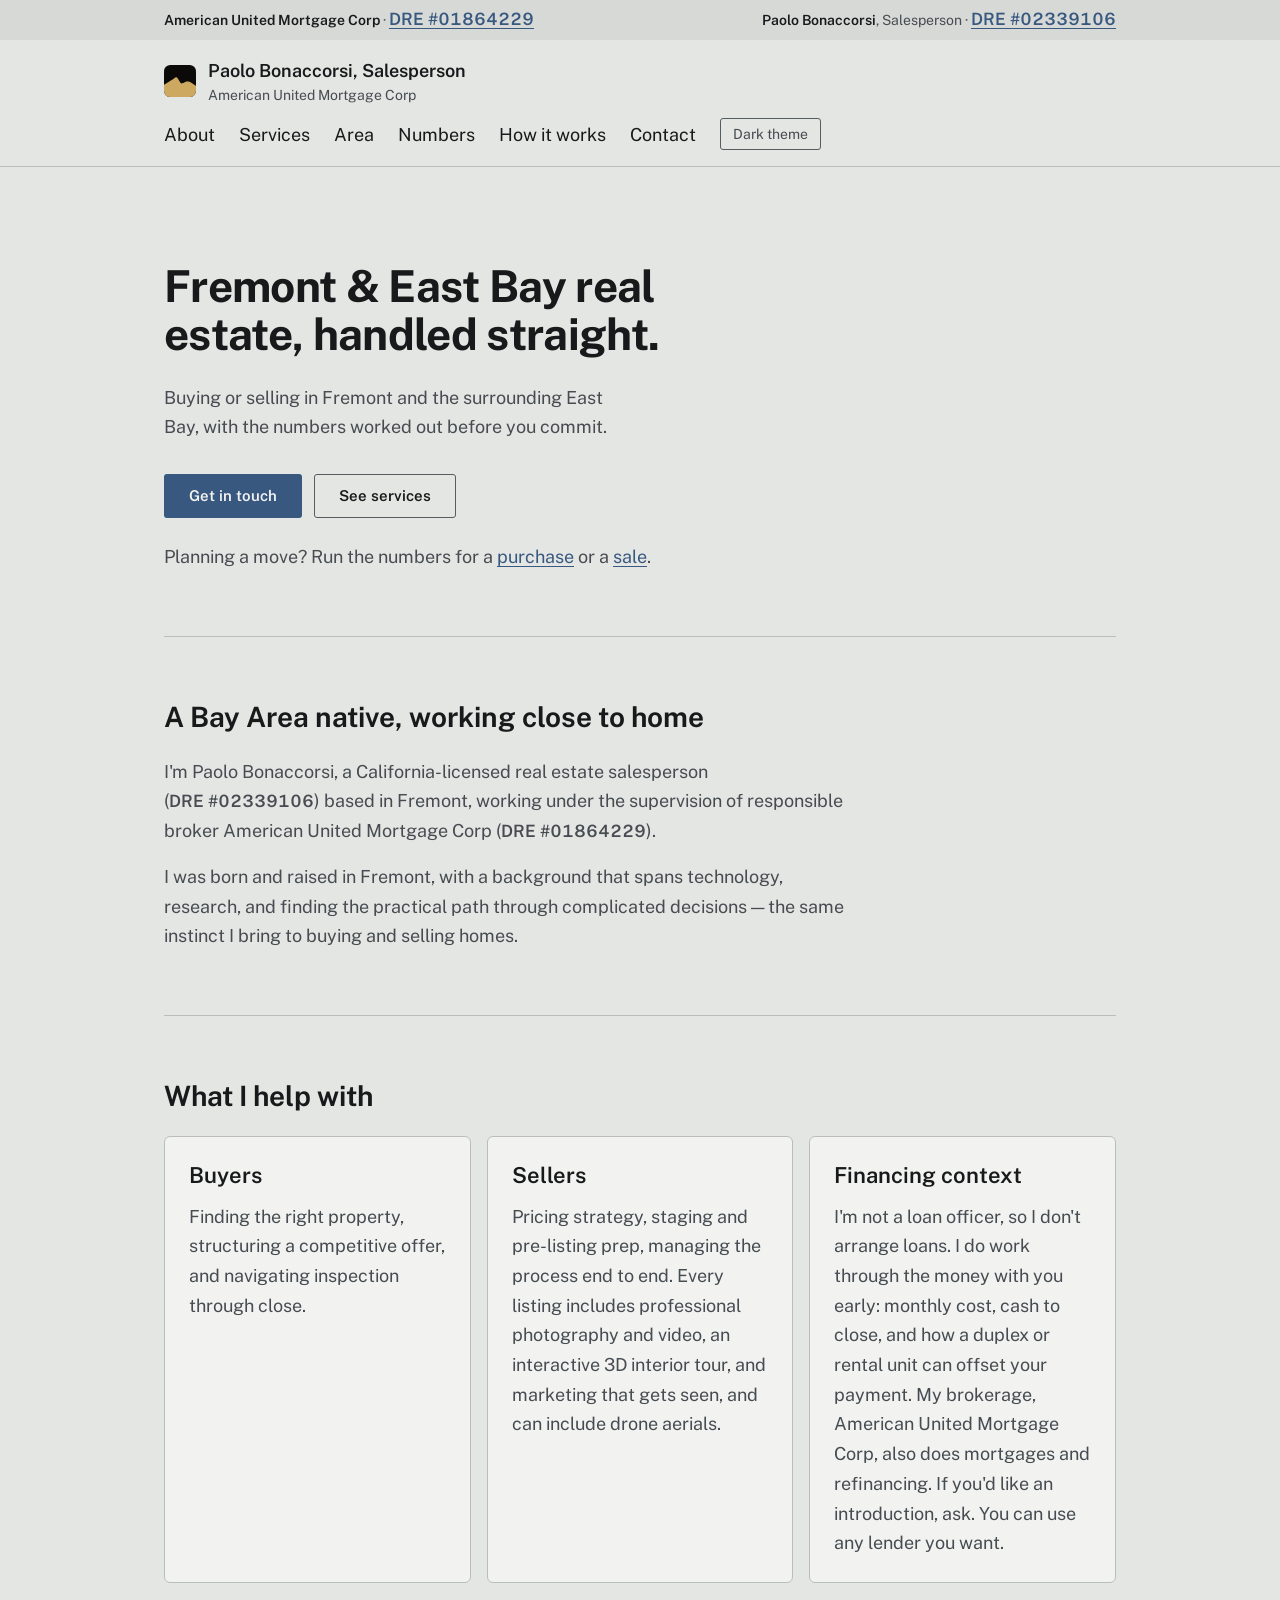
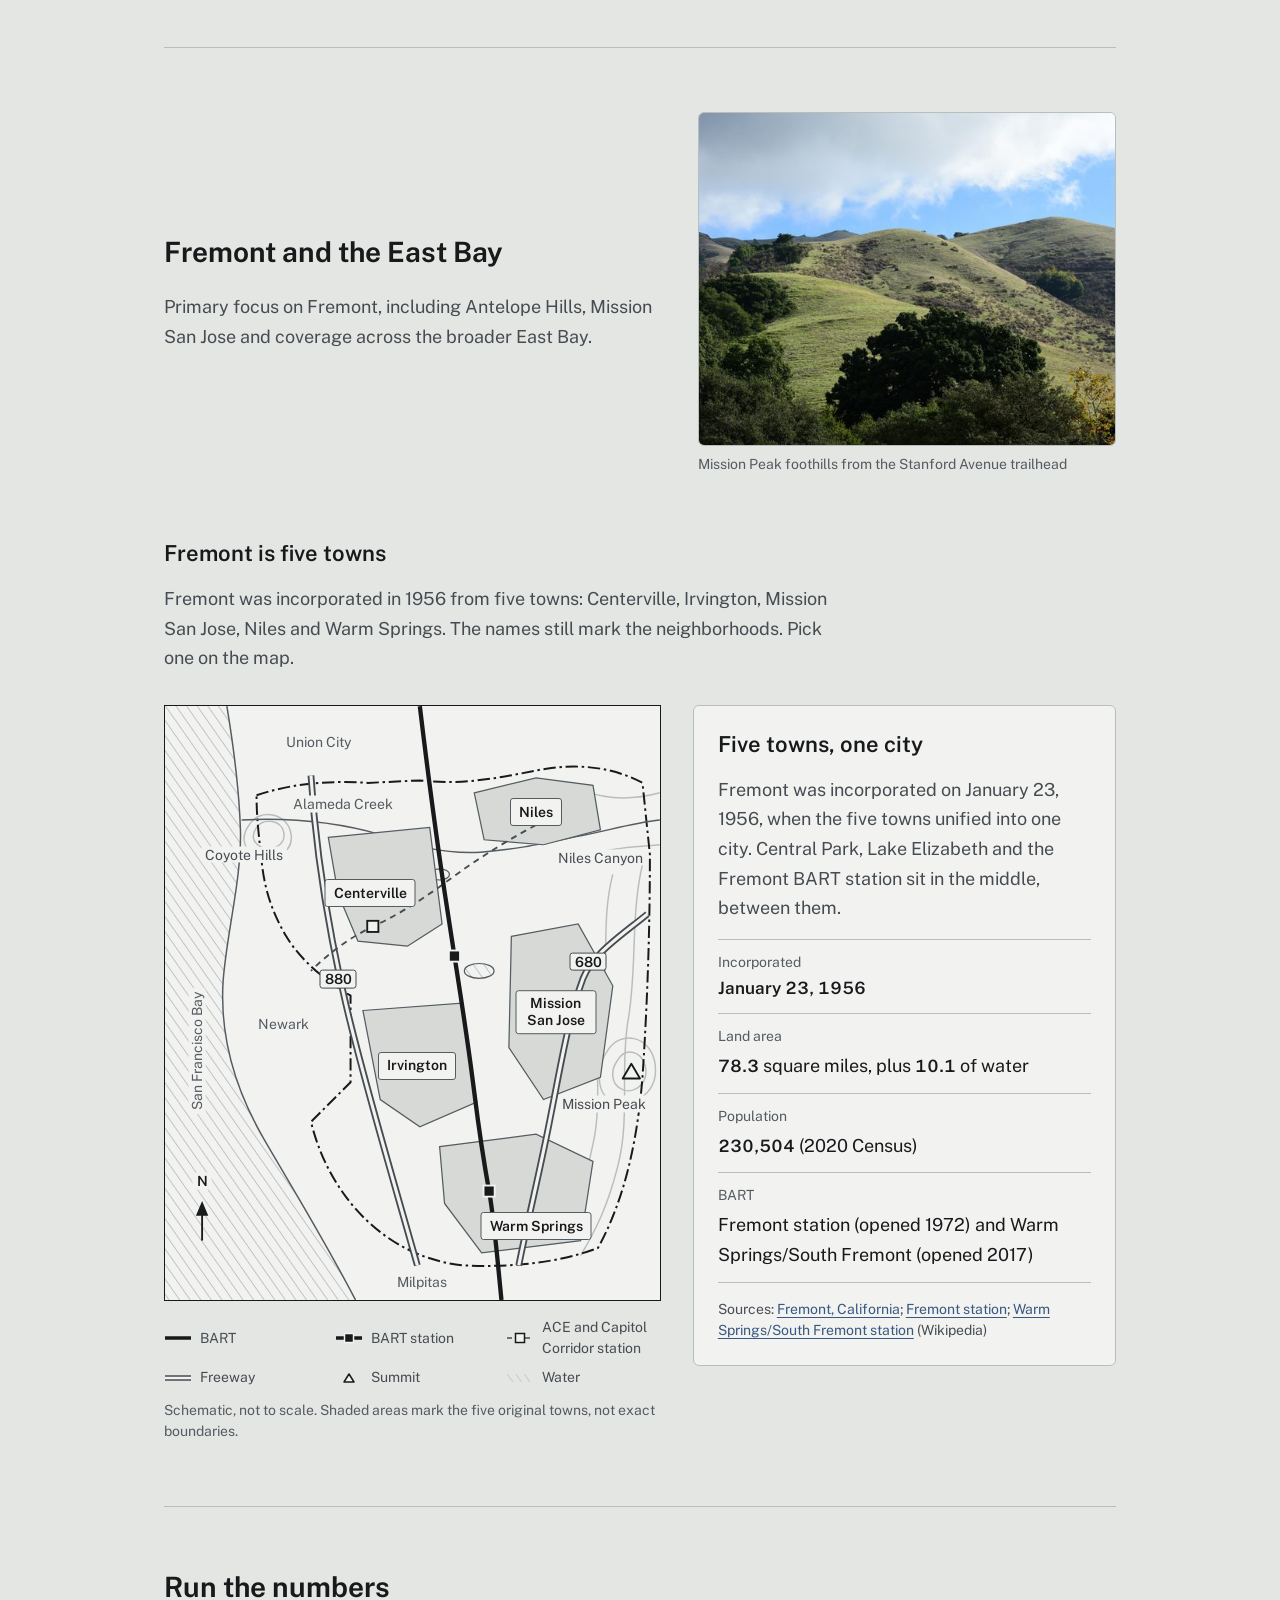
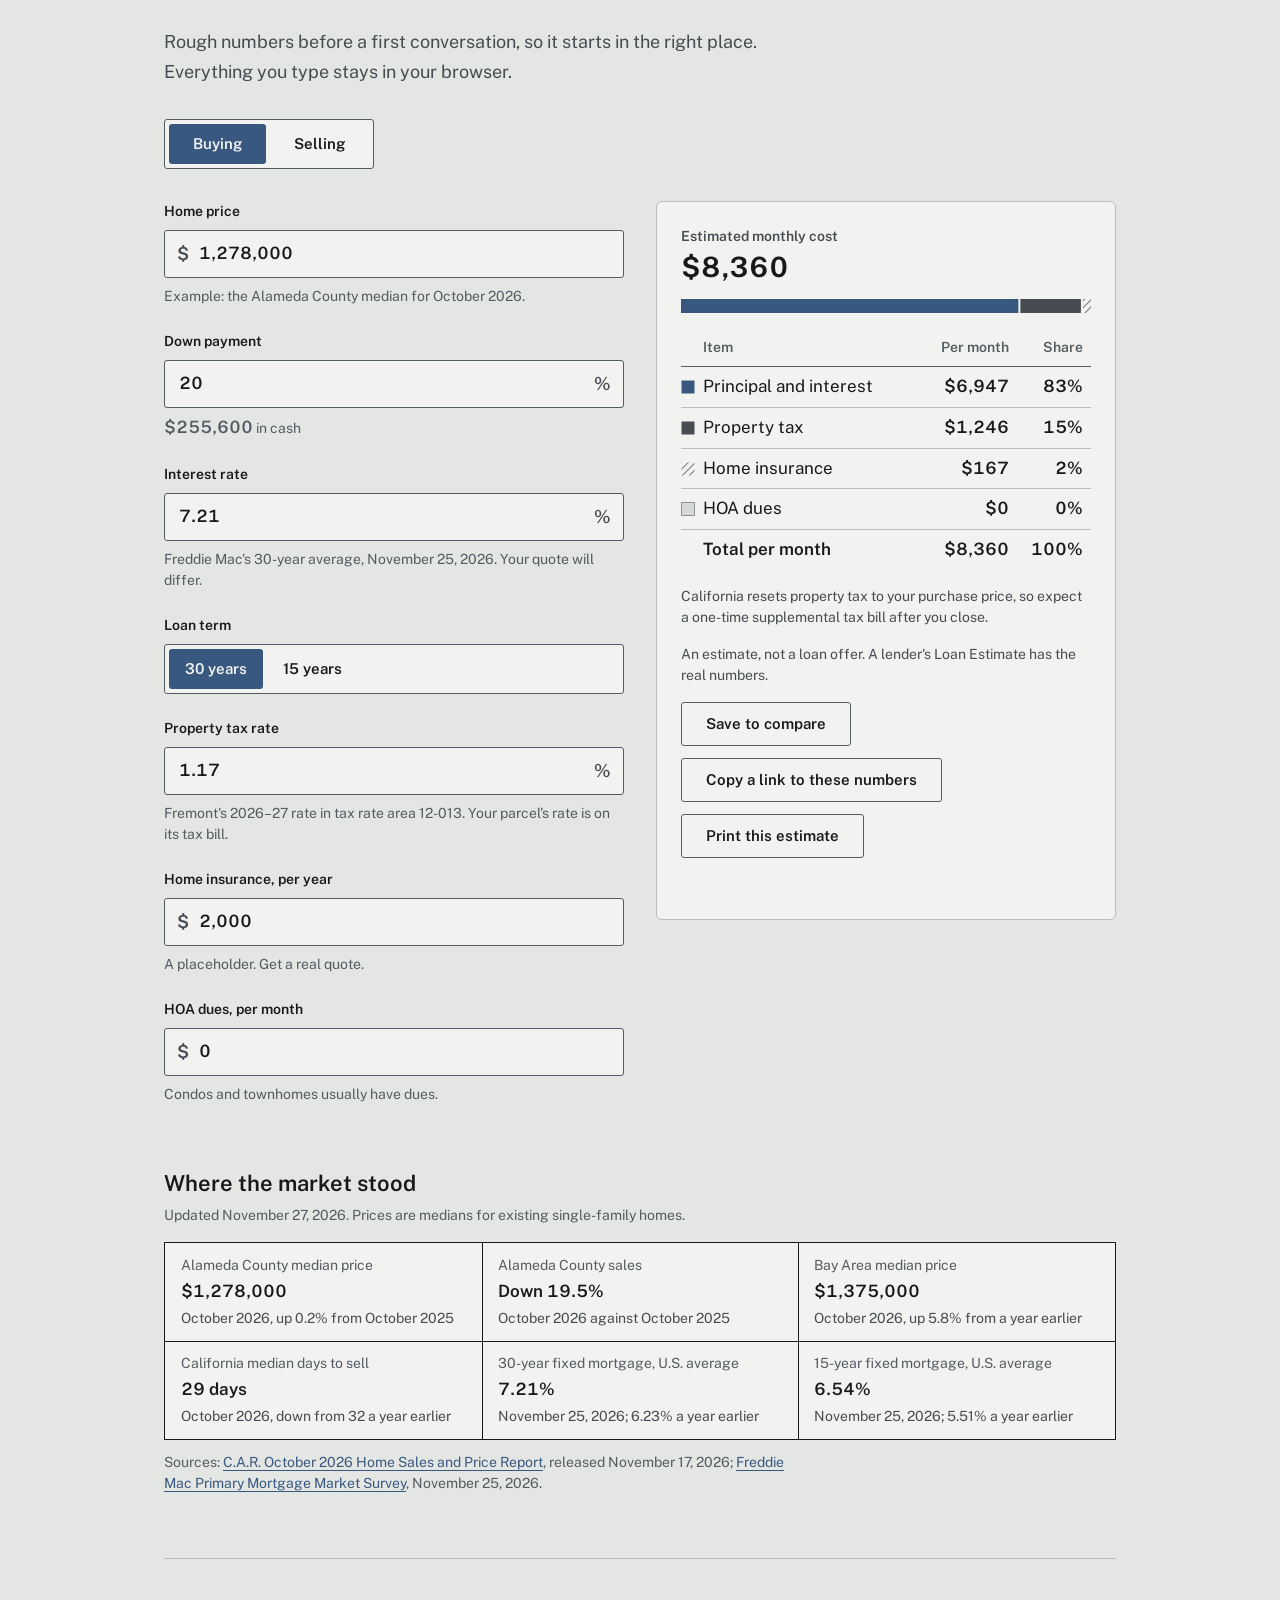
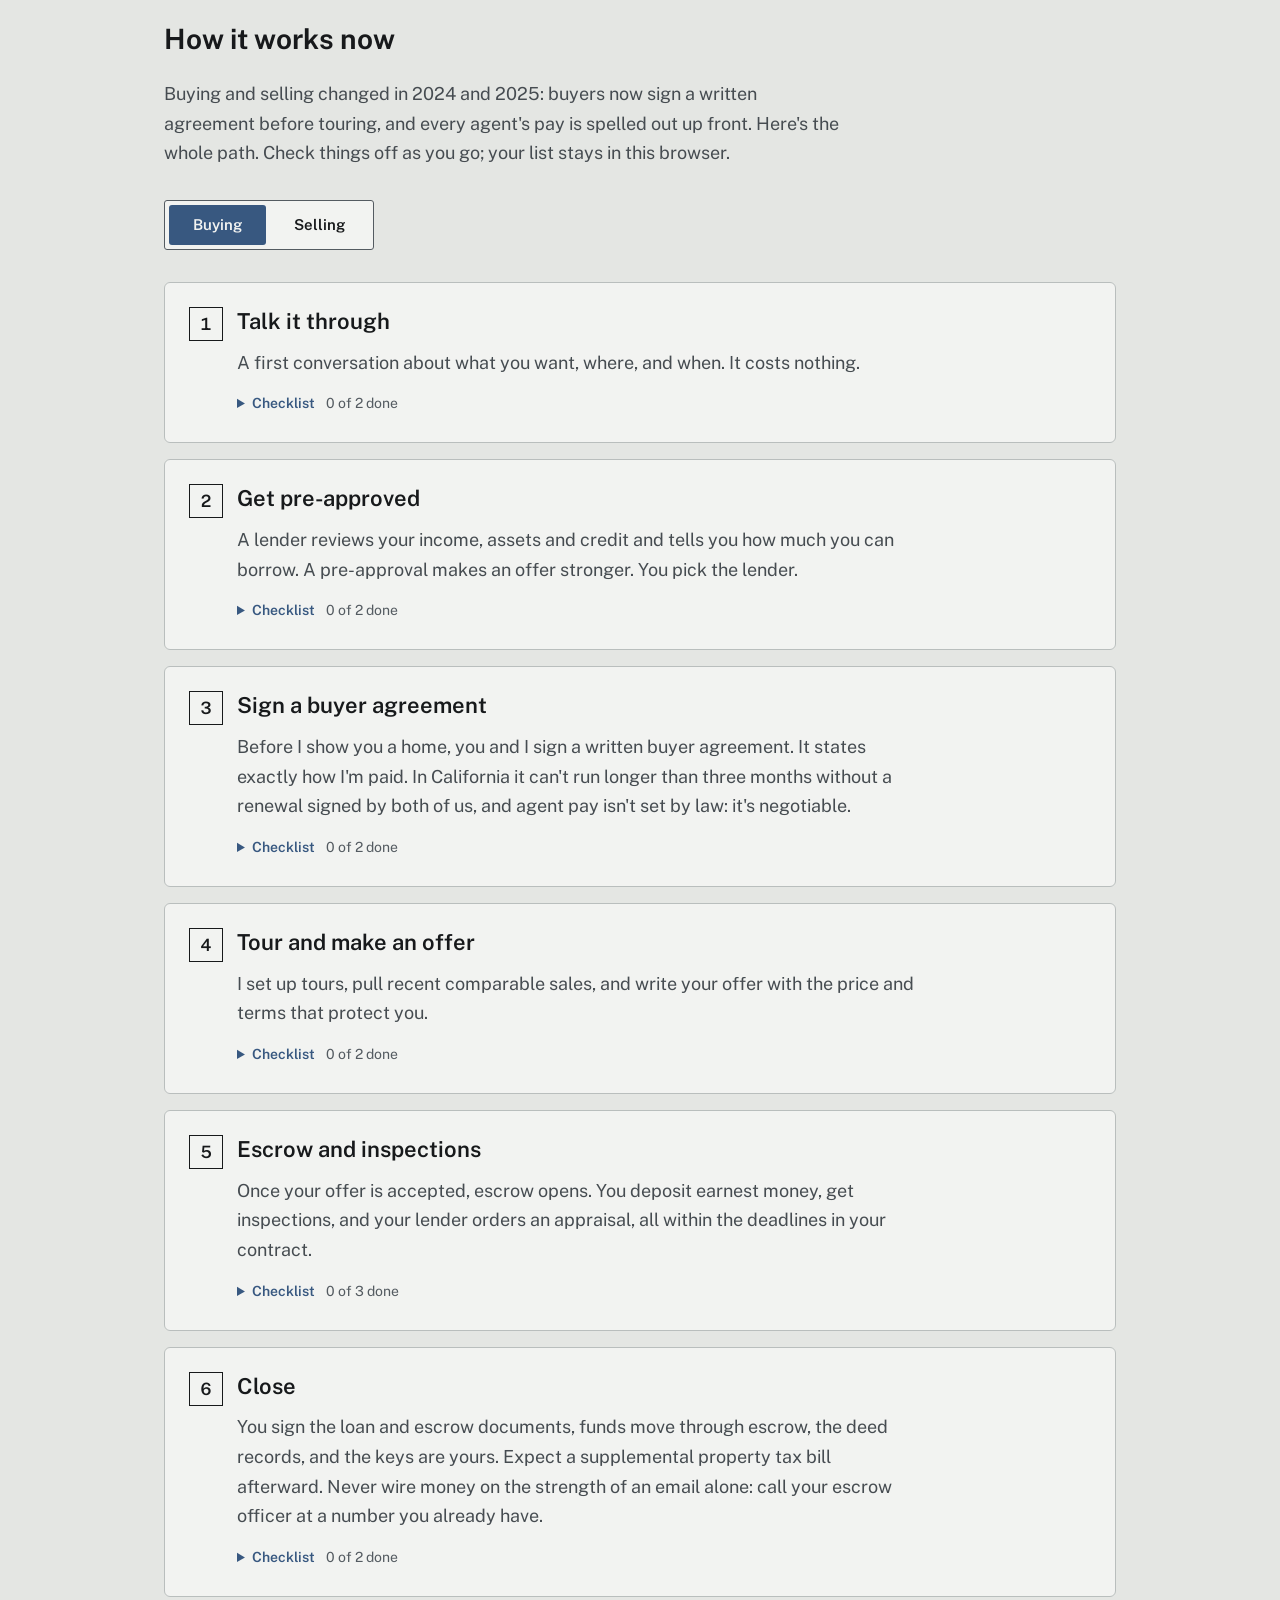
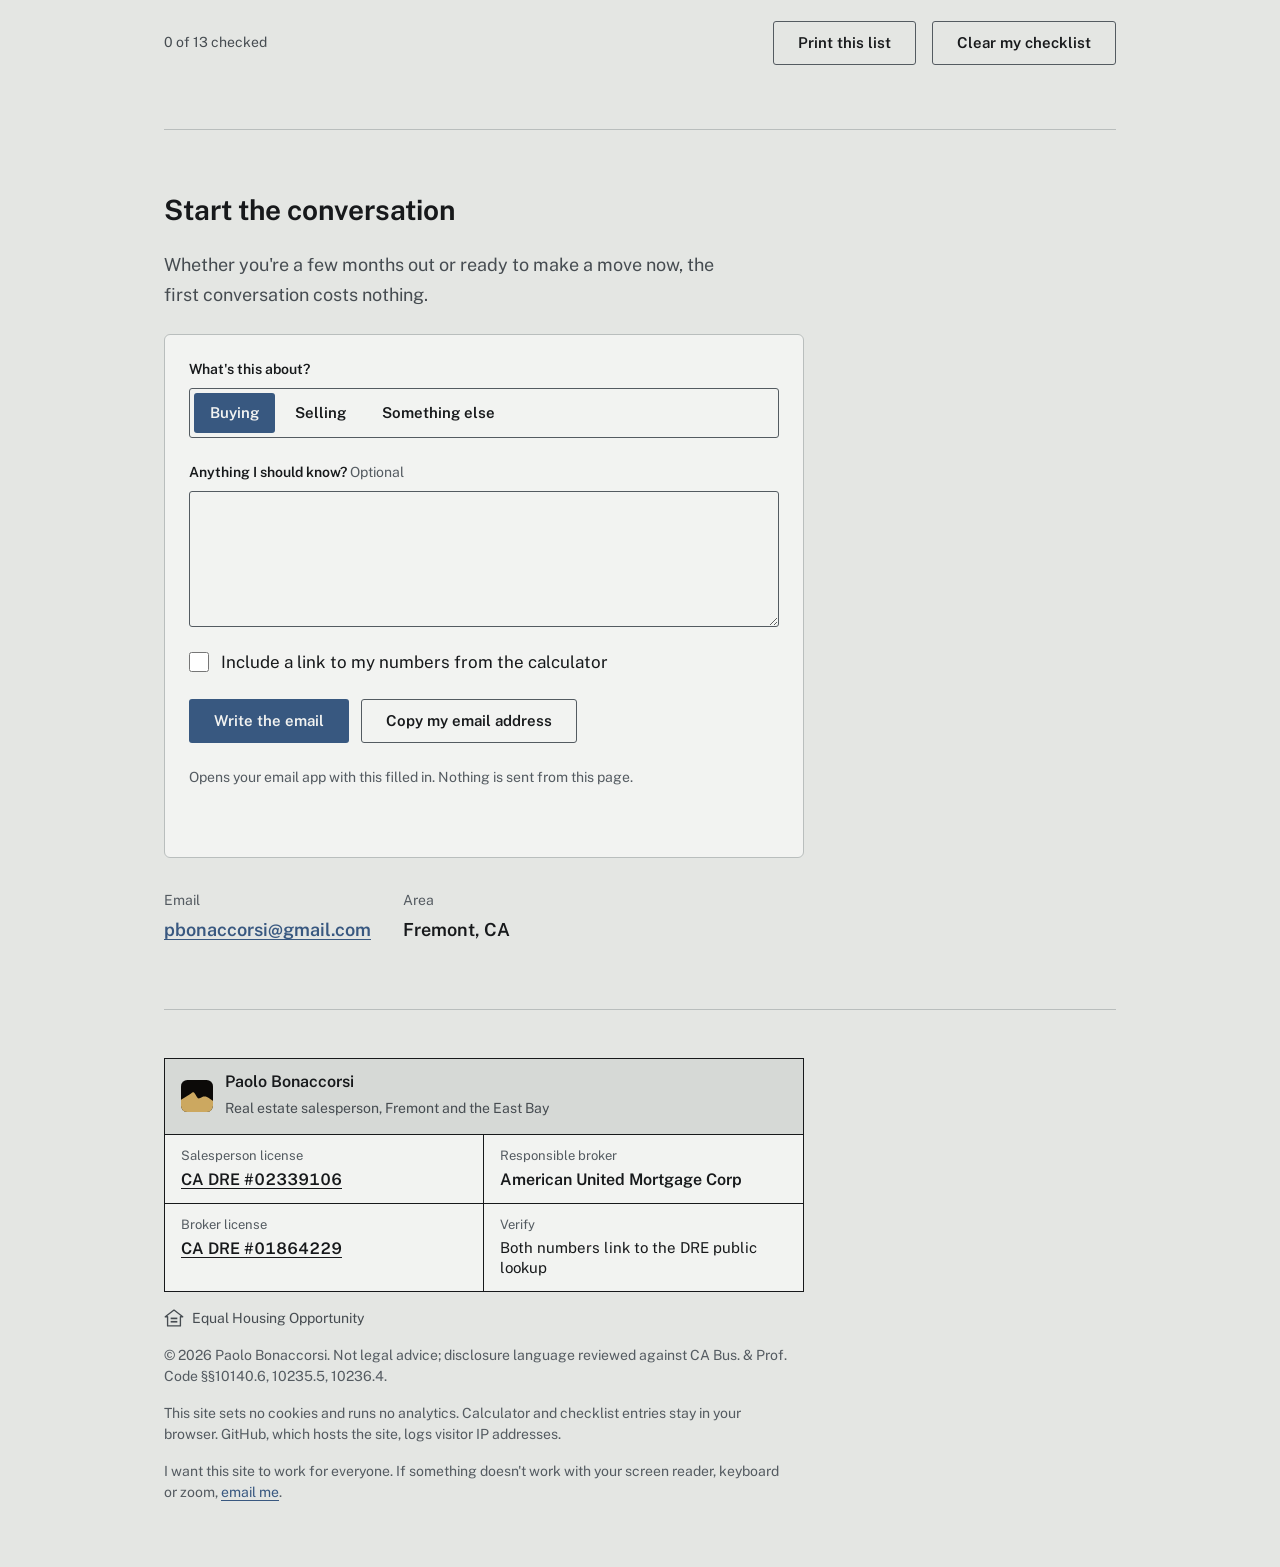
==== commit 4ae829df: "Promote v2 to the homepage - Root index.html, site.css, site.js, og.png, og.py and 404.html now come" ====
--- a/v2/index.html
+++ b/v2/index.html
@@ -134,7 +134,7 @@
       </div>
       <div class="service">
         <h3 class="re-h3">Sellers</h3>
-        <p>Pricing strategy, staging and pre-listing prep, managing the process end to end. Every listing includes professional photography and video, drone aerials, an interactive 3D interior tour, and marketing that gets seen.</p>
+        <p>Pricing strategy, staging and pre-listing prep, managing the process end to end. Every listing includes professional photography and video, an interactive 3D interior tour, and marketing that gets seen, and can include drone aerials.</p>
       </div>
       <div class="service">
         <h3 class="re-h3">Financing context</h3>
